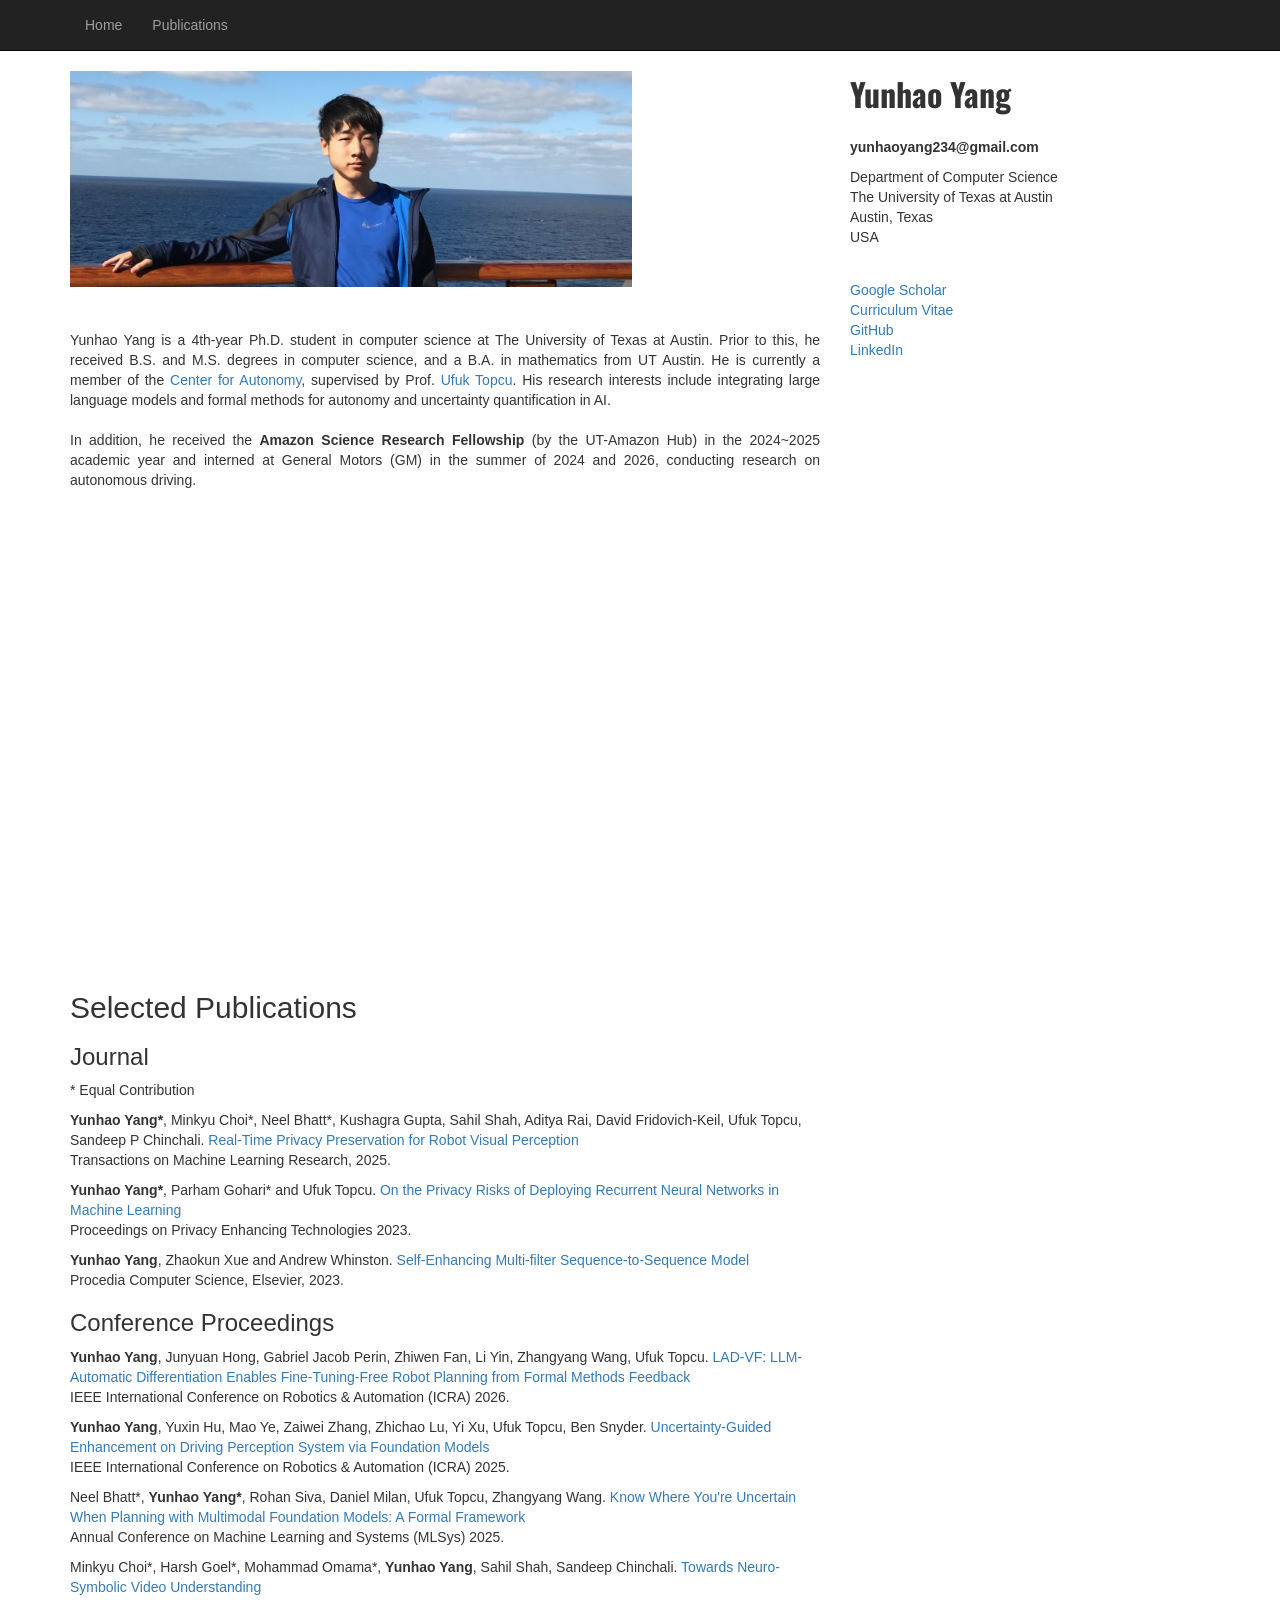
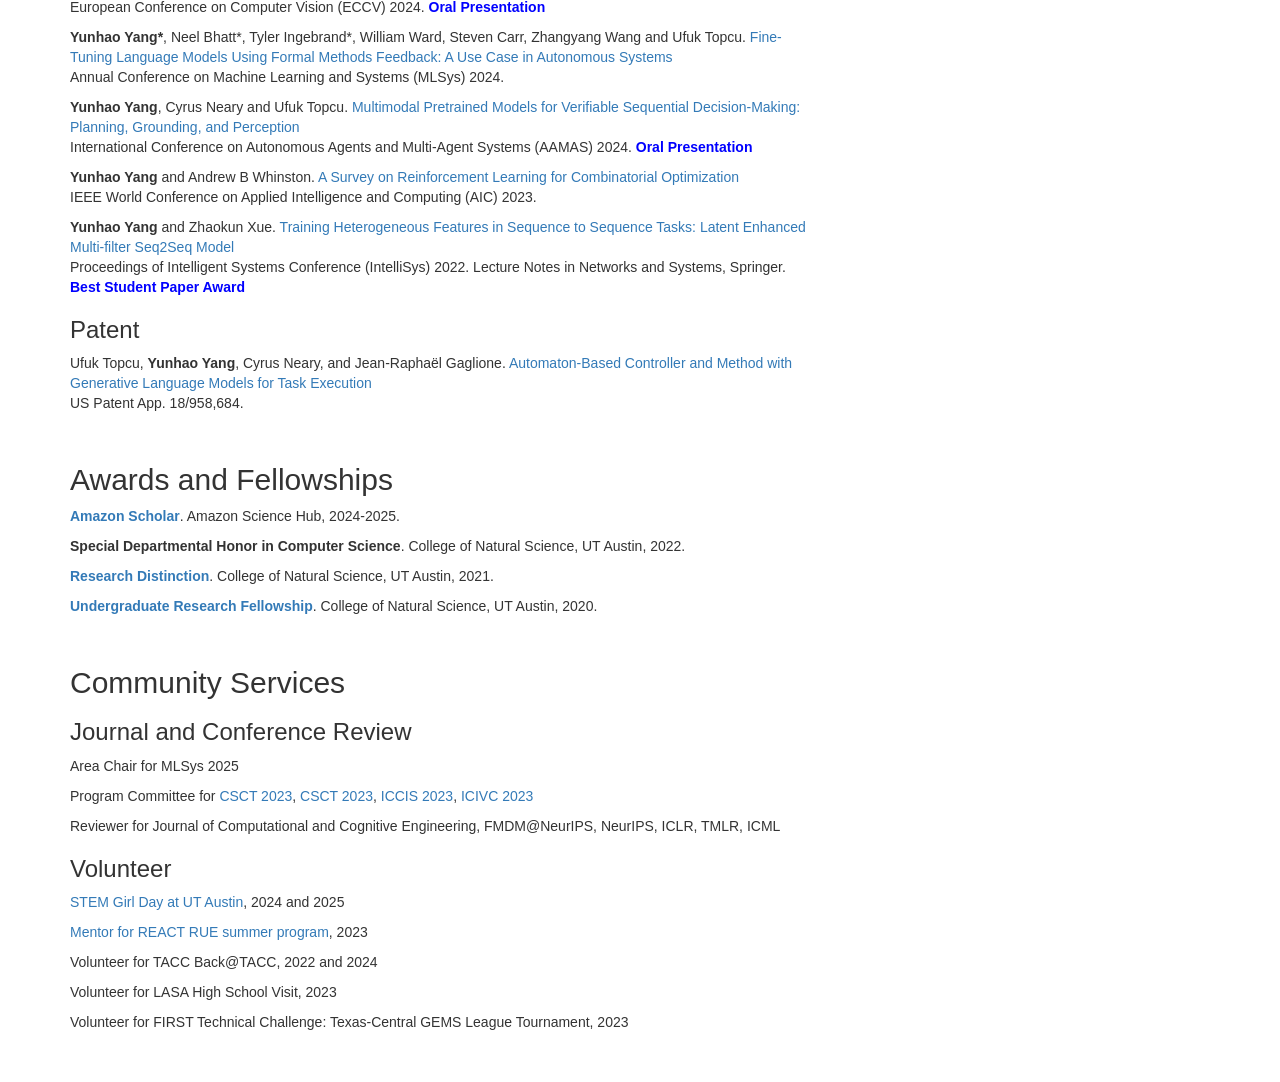
==== index.html @ e34f1e98 "update" ====
<!DOCTYPE html>
<!--
    Plain-Academic by Vasilios Mavroudis
    Released under the Simplified BSD License/FreeBSD (2-clause) License.
    https://github.com/mavroudisv/plain-academic
-->

<html lang="en">
<head>
  <title>Yunhao Yang's Website</title>
  <meta charset="utf-8">
  <meta name="viewport" content="width=device-width, initial-scale=1">
  <link rel="stylesheet" href="https://maxcdn.bootstrapcdn.com/bootstrap/3.3.6/css/bootstrap.min.css">
  <script src="https://ajax.googleapis.com/ajax/libs/jquery/1.12.0/jquery.min.js"></script>
  <script src="https://maxcdn.bootstrapcdn.com/bootstrap/3.3.6/js/bootstrap.min.js"></script>
  <link href='https://fonts.googleapis.com/css?family=Oswald:700' rel='stylesheet' type='text/css'>
</head>
<body>


<!-- Navigation -->
	<nav class="navbar navbar-inverse navbar-static-top" role="navigation">
	  <div class="container">
		<div class="navbar-header">
		  <button type="button" class="navbar-toggle collapsed" data-toggle="collapse" data-target="#bs-example-navbar-collapse-1">
						<span class="sr-only">Toggle navigation</span>
						<span class="icon-bar"></span>
						<span class="icon-bar"></span>
						<span class="icon-bar"></span>
					</button>
		</div>

		<!-- Collect the nav links, forms, and other content for toggling -->
		<div class="collapse navbar-collapse" id="bs-example-navbar-collapse-1">
		  <ul class="nav navbar-nav">
				  <li><a href="index.html">Home</a></li>
				  <li><a href="#publications">Publications</a></li> 
		  </ul>
		</div>
	  </div>
	</nav>
  
  <!-- Page Content -->
    <div class="container">

        <div class="row">

            <!-- Entries Column -->
            <div class="col-md-8" style="height: 100vh;">
                
                <!-- Main Image -->
                <img class="img-responsive" src="pic3.png" alt=""><br>
                
                <div style="margin-top:3%; text-align:justify;">                
					<p>Yunhao Yang is a 4th-year Ph.D. student in computer science at The University of Texas at Austin. Prior to this, he received B.S. and M.S. degrees in computer science, and a B.A. in mathematics from UT Austin. 
                        He is currently a member of the <a href="https://autonomy.oden.utexas.edu">Center for Autonomy</a>, supervised by Prof. <a href="https://scholar.google.com/citations?user=jeNGFfQAAAAJ&hl=en">Ufuk Topcu</a>. 
                        His research interests include integrating large language models and formal methods for autonomy and uncertainty quantification in AI.
                        <br>
                        <br>
                        In addition, he received the <b>Amazon Science Research Fellowship</b> (by the UT-Amazon Hub) in the 2024~2025 academic year 
                        and interned at General Motors (GM) in the summer of 2024 and 2026, conducting research on autonomous driving.
                    </p>
                </div>
            </div> 

            <!-- Contact Info on the Sidebar -->
            <div class="col-md-4">
                <div style="font-family: 'Oswald', sans-serif; font-size: 32px;"><b>Yunhao Yang</b></div><br>
                <p><b>yunhaoyang234@gmail.com</b><br>
                <p>Department of Computer Science<br>
                The University of Texas at Austin<br>
                Austin, Texas <br>
                USA<br>
                </p>
            </div>
            
            
            <!-- Links on the Sidebar -->
            <div class="col-md-4" style="margin-top:2%">
              <dd><a href="https://scholar.google.com/citations?user=hEKrDSEAAAAJ&hl=en">Google Scholar</a></dd> 
              <dd><a href="https://yunhaoyang234.github.io/cv.pdf">Curriculum Vitae</a></dd>
		    <dd><a href="https://github.com/yunhaoyang234">GitHub</a></dd>
              <dd><a href="https://www.linkedin.com/in/yunhao-yang-755a7a159/">LinkedIn</a></dd>
            </div>
            
            
            <!-- Publications -->
            <div class="col-md-8" style="height: 100vh;">    
                <h2 id="publications">Selected Publications</h2>
                <header>
                    <h3>Journal</h3>
                </header>
                <p>
                    * Equal Contribution
                </p>
                <p>
                    <b>Yunhao Yang*</b>, Minkyu Choi*, Neel Bhatt*, Kushagra Gupta, Sahil Shah, Aditya Rai, David Fridovich-Keil, Ufuk Topcu, Sandeep P Chinchali. <a href="https://arxiv.org/pdf/2505.05519" target="_blank">Real-Time Privacy Preservation for Robot Visual Perception</a>
                    <br> Transactions on Machine Learning Research, 2025.
                </p>

                <p>
                    <b>Yunhao Yang*</b>, Parham Gohari* and Ufuk Topcu. <a href="https://arxiv.org/abs/2110.03054" target="_blank">On the Privacy Risks of Deploying Recurrent Neural Networks in Machine Learning</a>
                    <br> Proceedings on Privacy Enhancing Technologies 2023.
                </p>

                <p>
                    <b>Yunhao Yang</b>, Zhaokun Xue and Andrew Whinston. <a href="https://arxiv.org/abs/2109.12399" target="_blank">Self-Enhancing Multi-filter Sequence-to-Sequence Model</a>
                    <br> Procedia Computer Science, Elsevier, 2023.
                </p>

                <header>
                    <h3>Conference Proceedings</h3>
                </header>
                <p>
                    <b>Yunhao Yang</b>, Junyuan Hong, Gabriel Jacob Perin, Zhiwen Fan, Li Yin, Zhangyang Wang, Ufuk Topcu. <a href="https://arxiv.org/pdf/2509.18384" target="_blank">LAD-VF: LLM-Automatic Differentiation Enables Fine-Tuning-Free Robot Planning from Formal Methods Feedback</a>
                    <br> IEEE International Conference on Robotics & Automation (ICRA) 2026.
                </p>

                <p>
                    <b>Yunhao Yang</b>, Yuxin Hu, Mao Ye, Zaiwei Zhang, Zhichao Lu, Yi Xu, Ufuk Topcu, Ben Snyder. <a href="https://arxiv.org/pdf/2410.01144?" target="_blank">Uncertainty-Guided Enhancement on Driving Perception System via Foundation Models</a>
                    <br> IEEE International Conference on Robotics & Automation (ICRA) 2025.
                </p>

                <p>
                    Neel Bhatt*, <b>Yunhao Yang*</b>, Rohan Siva, Daniel Milan, Ufuk Topcu, Zhangyang Wang. <a href="https://openreview.net/pdf/750774ad7b26f2cab7dc975ca051390aff5ff20c.pdf" target="_blank">Know Where You're Uncertain When Planning with Multimodal Foundation Models: A Formal Framework</a>
                    <br> Annual Conference on Machine Learning and Systems (MLSys) 2025.
                </p>

                <p>
                    Minkyu Choi*, Harsh Goel*, Mohammad Omama*, <b>Yunhao Yang</b>, Sahil Shah, Sandeep Chinchali. <a href="https://arxiv.org/abs/2403.11021" target="_blank">Towards Neuro-Symbolic Video Understanding</a>
                    <br> European Conference on Computer Vision (ECCV) 2024. <b style="color:blue;">Oral Presentation</b>
                </p>

                <p>
                    <b>Yunhao Yang*</b>, Neel Bhatt*, Tyler Ingebrand*, William Ward, Steven Carr, Zhangyang Wang and Ufuk Topcu. <a href="https://arxiv.org/abs/2310.18239" target="_blank">Fine-Tuning Language Models Using Formal Methods Feedback: A Use Case in Autonomous Systems</a>
                    <br> Annual Conference on Machine Learning and Systems (MLSys) 2024.
                </p>

                <p>
                    <b>Yunhao Yang</b>, Cyrus Neary and Ufuk Topcu. <a href="https://arxiv.org/abs/2308.05295" target="_blank">Multimodal Pretrained Models for Verifiable Sequential Decision-Making: Planning, Grounding, and Perception</a>
                    <br> International Conference on Autonomous Agents and Multi-Agent Systems (AAMAS) 2024. <b style="color:blue;">Oral Presentation</b>
                </p>

                <p>
                    <b>Yunhao Yang</b> and Andrew B Whinston. <a href="https://arxiv.org/abs/2008.12248" target="_blank">A Survey on Reinforcement Learning for Combinatorial Optimization</a>
                    <br>IEEE World Conference on Applied Intelligence and Computing (AIC) 2023.
                </p>

                <!-- <p>
                    <b>Yunhao Yang</b>, Yi Wang, Chandrajit Bajaj. <a href="https://arxiv.org/abs/2104.00253" target="_blank">Deep Contrastive Patch-Based Subspace Learning for Camera Image Signal Processing</a>
                    <br> IEEE World Conference on Applied Intelligence and Computing (AIC) 2023. <b style="color:blue;">Best Paper Award</b>
                </p> -->

                <!-- <p>
                    Chandrajit Bajaj*, <b>Yunhao Yang*</b> and Yi Wang*. <a href="https://arxiv.org/abs/2111.07499" target="_blank">Recursive Self-Improvement for Camera Image and Signal Processing Pipeline</a>
                    <br> International Conference on Advances in Data-driven Computing and Intelligent Systems (ADCIS) 2022. Lecture Notes in Networks and Systems, Springer.
                </p> -->

                <p>
                    <b>Yunhao Yang</b> and Zhaokun Xue. <a href="https://arxiv.org/abs/2105.08840" target="_blank">Training Heterogeneous Features in Sequence to Sequence Tasks: Latent Enhanced Multi-filter Seq2Seq Model</a>
                    <br> Proceedings of Intelligent Systems Conference (IntelliSys) 2022. Lecture Notes in Networks and Systems, Springer. <b><a href="https://saiconference.com/Conferences/IntelliSys2022", style="color:blue;">Best Student Paper Award</a></b>
                </p>

                <!-- <p>
                    <b>Yunhao Yang</b> and Zhaokun Xue. <a href="https://arxiv.org/abs/2105.08840v1" target="_blank">Representation Learning in Sequence to Sequence Tasks: Multi-filter Gaussian Mixture Autoencoder</a>
                    <br> Proceedings of Future Technologies Conference (FTC) 2021. Lecture Notes in Networks and Systems, Springer.
                </p>

                <p>
                    <b>Yunhao Yang</b> and Andrew B Whinston. <a href="https://arxiv.org/abs/2011.03667" target="_blank">Identifying Mislabeled Images in Supervised Learning Utilizing Autoencoder</a>
                    <br>Proceedings of Future Technologies Conference (FTC) 2021. Lecture Notes in Networks and Systems, Springer.
                </p> -->

                <!-- <header>
                    <h3>Workshop</h3>
                </header>
                <p>
                    <b>Yunhao Yang*</b>, Neel Bhatt*, Tyler Ingebrand*, William Ward, Steven Carr, Zhangyang Wang and Ufuk Topcu. <a href="https://openreview.net/forum?id=fWkTKHWfie" target="_blank">Fine-Tuning Language Models Using Formal Methods Feedback</a>
                    <br> Neuro-Symbolic Learning and Reasoning in the Era of Large Language Models, NuCLeaR@AAAI 2024.
                </p>

                <p>
                    <b>Yunhao Yang</b>, Cyrus Neary and Ufuk Topcu. <a href="https://openreview.net/forum?id=ilSesSBQDh" target="_blank">Multimodal Pretrained Models for Verifiable Sequential Decision-Making: Planning, Grounding, and Perception</a>
                    <br> Foundation Models for Decision Making, FMDM@NeurIPS 2023.
                </p>

                <p>
                    <b>Yunhao Yang</b>, Jean-Raphael Gaglione, Cyrus Neary and Ufuk Topcu. <a href="https://openreview.net/forum?id=3IDdNlRbwk" target="_blank">Large Language Models for Verifiable Sequential Decision-Making in Autonomous Systems</a>
                    <br> Workshop on Language and Robot Learning Language as Grounding, LangRob@CoRL 2023.
                </p> -->

                <header>
                    <h3>Patent</h3>
                </header>

                <p>
                    Ufuk Topcu, <b>Yunhao Yang</b>, Cyrus Neary, and Jean-Raphaël Gaglione. <a href="https://patents.google.com/patent/US20250172913A1/en" target="_blank">Automaton-Based Controller and Method with Generative Language Models for Task Execution</a>
                    <br> US Patent App. 18/958,684.
                </p>

                <br>

                <h2 id="services">Awards and Fellowships</h2>
                <p>
                    <b><a href="https://sciencehub.utexas.edu/funding/#phd" target="_blank">Amazon Scholar</a></b>. Amazon Science Hub, 2024-2025.
                </p>
                <p>
                    <b>Special Departmental Honor in Computer Science</b>. College of Natural Science, UT Austin, 2022.
                </p>
                <p>
                    <b><a href="https://cns.utexas.edu/info-undergraduate-students/events-recognition/cns-distinctions", target="_blank">Research Distinction</a></b>. College of Natural Science, UT Austin, 2021.
                </p>
                <p>
                    <b><a href="https://undergradcollege.utexas.edu/academics/undergraduate-research/scholarships-awards/undergraduate-research-fellowship" target="_blank">Undergraduate Research Fellowship</a></b>. College of Natural Science, UT Austin, 2020.
                </p>

                <br>

                <h2 id="services">Community Services</h2>
                <header>
                    <h3>Journal and Conference Review</h3>
                </header>
                <p>Area Chair for MLSys 2025</p>
                <p>Program Committee for <a href="https://drive.google.com/file/d/1HNU3H3iJ7LRGSAuc7MX2scwFEOavLDG3/view" target="_blank">CSCT 2023</a>,
                <a href="https://drive.google.com/file/d/1HNU3H3iJ7LRGSAuc7MX2scwFEOavLDG3/view" target="_blank">CSCT 2023</a>,
                <a href="https://drive.google.com/file/d/1wEHe76nMONxgF-5Ve0fbuZxBB-_FoKU7/view" target="_blank">ICCIS 2023</a>,
                <a href="https://drive.google.com/file/d/1plSF3BWE0hNbr-wc5pJ6psLLXPCC0ZSQ/view" target="_blank">ICIVC 2023</a> </p>
                <p>Reviewer for Journal of Computational and Cognitive Engineering, FMDM@NeurIPS, NeurIPS, ICLR, TMLR, ICML</p>

                <header>
                    <h3>Volunteer</h3>
                </header>
                <p>
                    <a href="https://girlday.utexas.edu/" target="_blank">STEM Girl Day at UT Austin</a>, 2024 and 2025
                </p>
                <p>
                    <a href="https://yunhaoyang234.github.io/2023%20REACT%20REU.pdf" target="_blank">Mentor for REACT RUE summer program</a>, 2023
                </p>
                <p>
                    Volunteer for TACC Back@TACC, 2022 and 2024
                </p>
                <p>
                    Volunteer for LASA High School Visit, 2023
                </p>
                <p>
                    Volunteer for FIRST Technical Challenge: Texas-Central GEMS League Tournament, 2023
                </p>

                <br>
                <br>
            </div>

            
        </div>


    </div>
    <!-- /.container -->
    
    <!-- Other people may like it too! -->
    <a style="color:#b5bec9;font-size:0.8em; float:right;" href="https://github.com/mavroudisv/plain-academic"></a> 
    
</body>

</html>
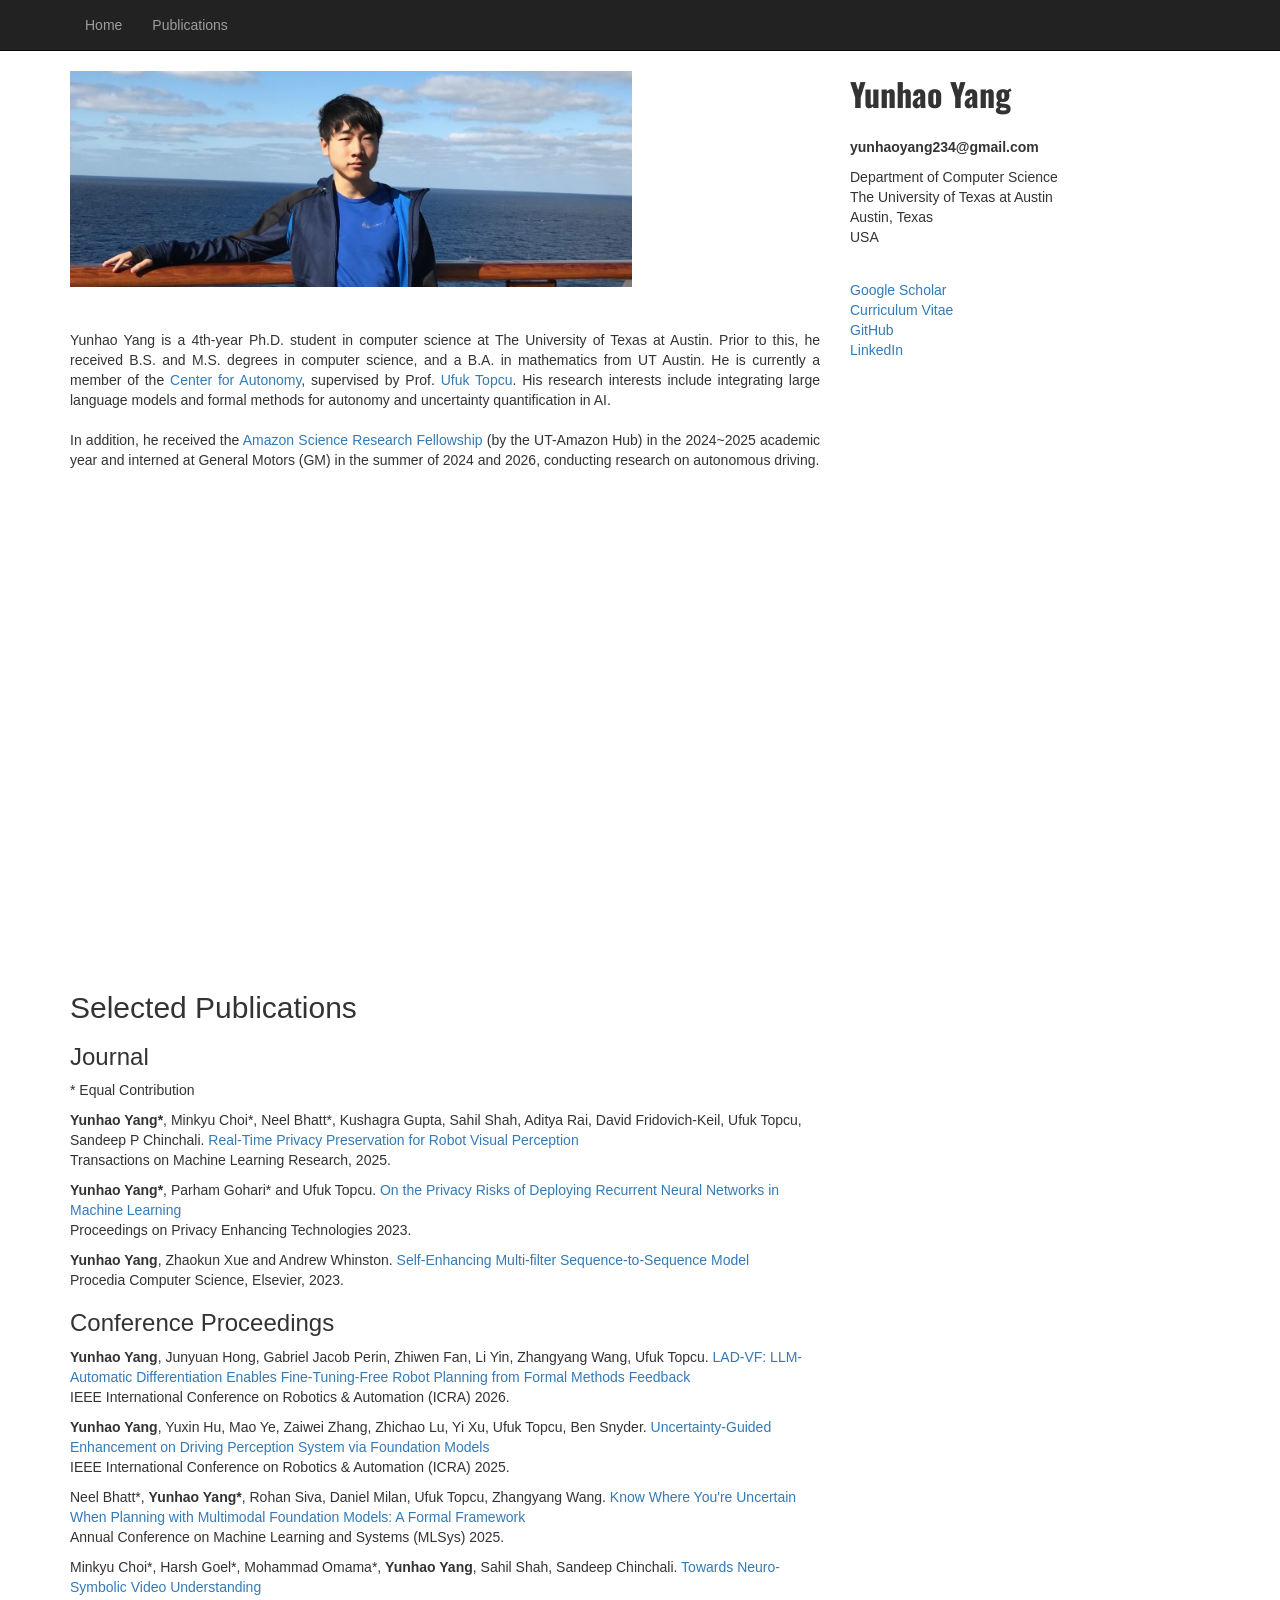
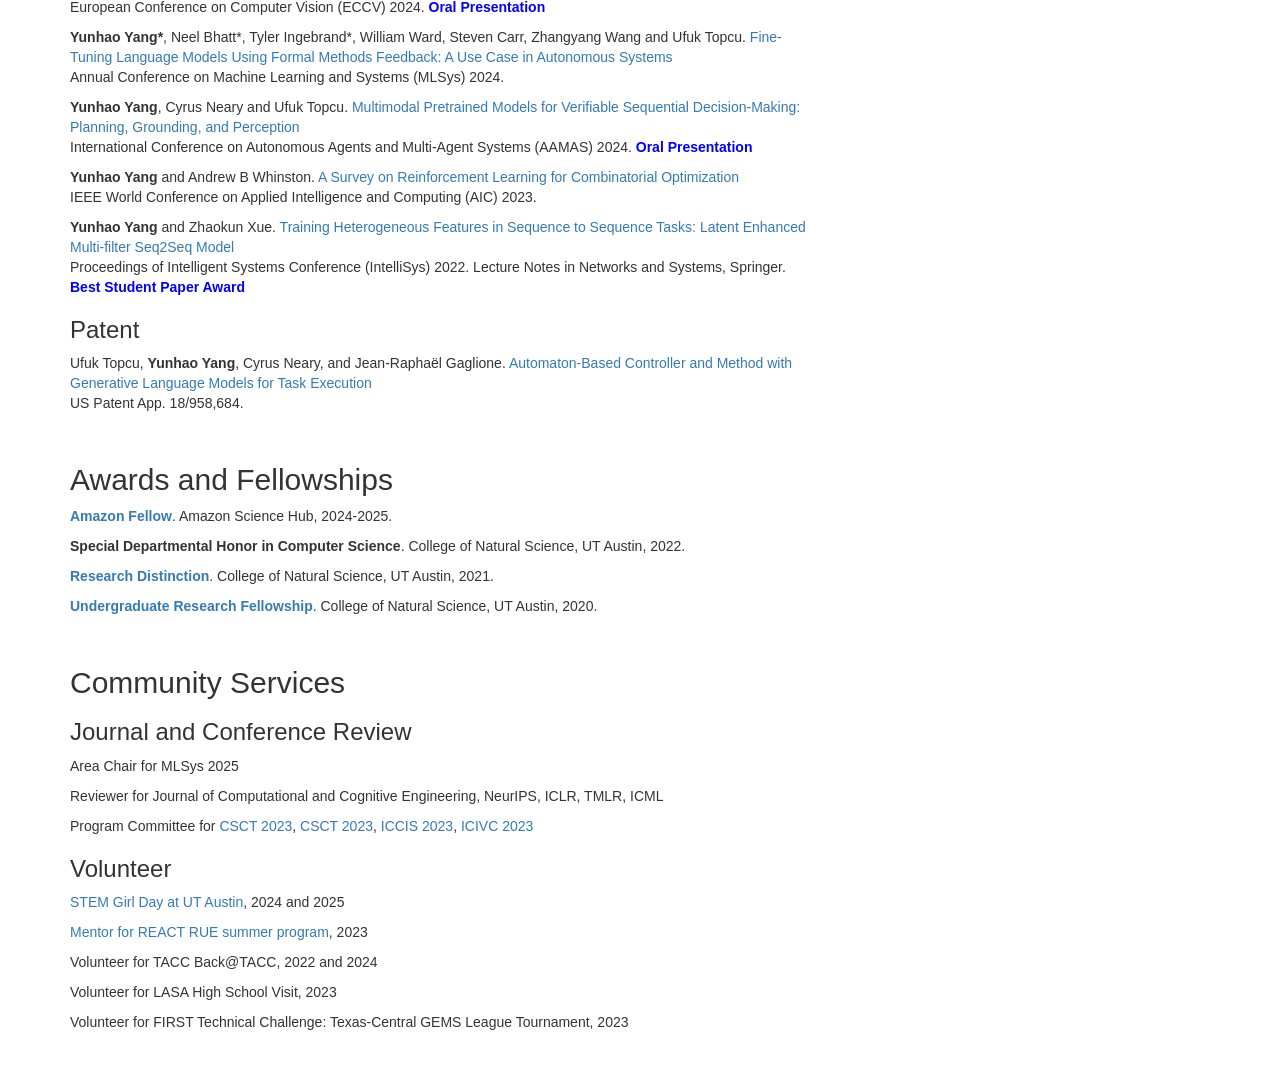
==== commit 56442992: "update fellowship info" ====
--- a/index.html
+++ b/index.html
@@ -57,7 +57,7 @@
                         His research interests include integrating large language models and formal methods for autonomy and uncertainty quantification in AI.
                         <br>
                         <br>
-                        In addition, he received the <b>Amazon Science Research Fellowship</b> (by the UT-Amazon Hub) in the 2024~2025 academic year 
+                        In addition, he received the <a href="https://sciencehub.utexas.edu/phd-fellowship-recipients/" target="_blank">Amazon Science Research Fellowship</a> (by the UT-Amazon Hub) in the 2024~2025 academic year 
                         and interned at General Motors (GM) in the summer of 2024 and 2026, conducting research on autonomous driving.
                     </p>
                 </div>
@@ -202,7 +202,7 @@
 
                 <h2 id="services">Awards and Fellowships</h2>
                 <p>
-                    <b><a href="https://sciencehub.utexas.edu/funding/#phd" target="_blank">Amazon Scholar</a></b>. Amazon Science Hub, 2024-2025.
+                    <b><a href="https://sciencehub.utexas.edu/phd-fellowship-recipients/" target="_blank">Amazon Fellow</a></b>. Amazon Science Hub, 2024-2025.
                 </p>
                 <p>
                     <b>Special Departmental Honor in Computer Science</b>. College of Natural Science, UT Austin, 2022.
@@ -221,11 +221,11 @@
                     <h3>Journal and Conference Review</h3>
                 </header>
                 <p>Area Chair for MLSys 2025</p>
+                <p>Reviewer for Journal of Computational and Cognitive Engineering, NeurIPS, ICLR, TMLR, ICML</p>
                 <p>Program Committee for <a href="https://drive.google.com/file/d/1HNU3H3iJ7LRGSAuc7MX2scwFEOavLDG3/view" target="_blank">CSCT 2023</a>,
                 <a href="https://drive.google.com/file/d/1HNU3H3iJ7LRGSAuc7MX2scwFEOavLDG3/view" target="_blank">CSCT 2023</a>,
                 <a href="https://drive.google.com/file/d/1wEHe76nMONxgF-5Ve0fbuZxBB-_FoKU7/view" target="_blank">ICCIS 2023</a>,
                 <a href="https://drive.google.com/file/d/1plSF3BWE0hNbr-wc5pJ6psLLXPCC0ZSQ/view" target="_blank">ICIVC 2023</a> </p>
-                <p>Reviewer for Journal of Computational and Cognitive Engineering, FMDM@NeurIPS, NeurIPS, ICLR, TMLR, ICML</p>
 
                 <header>
                     <h3>Volunteer</h3>
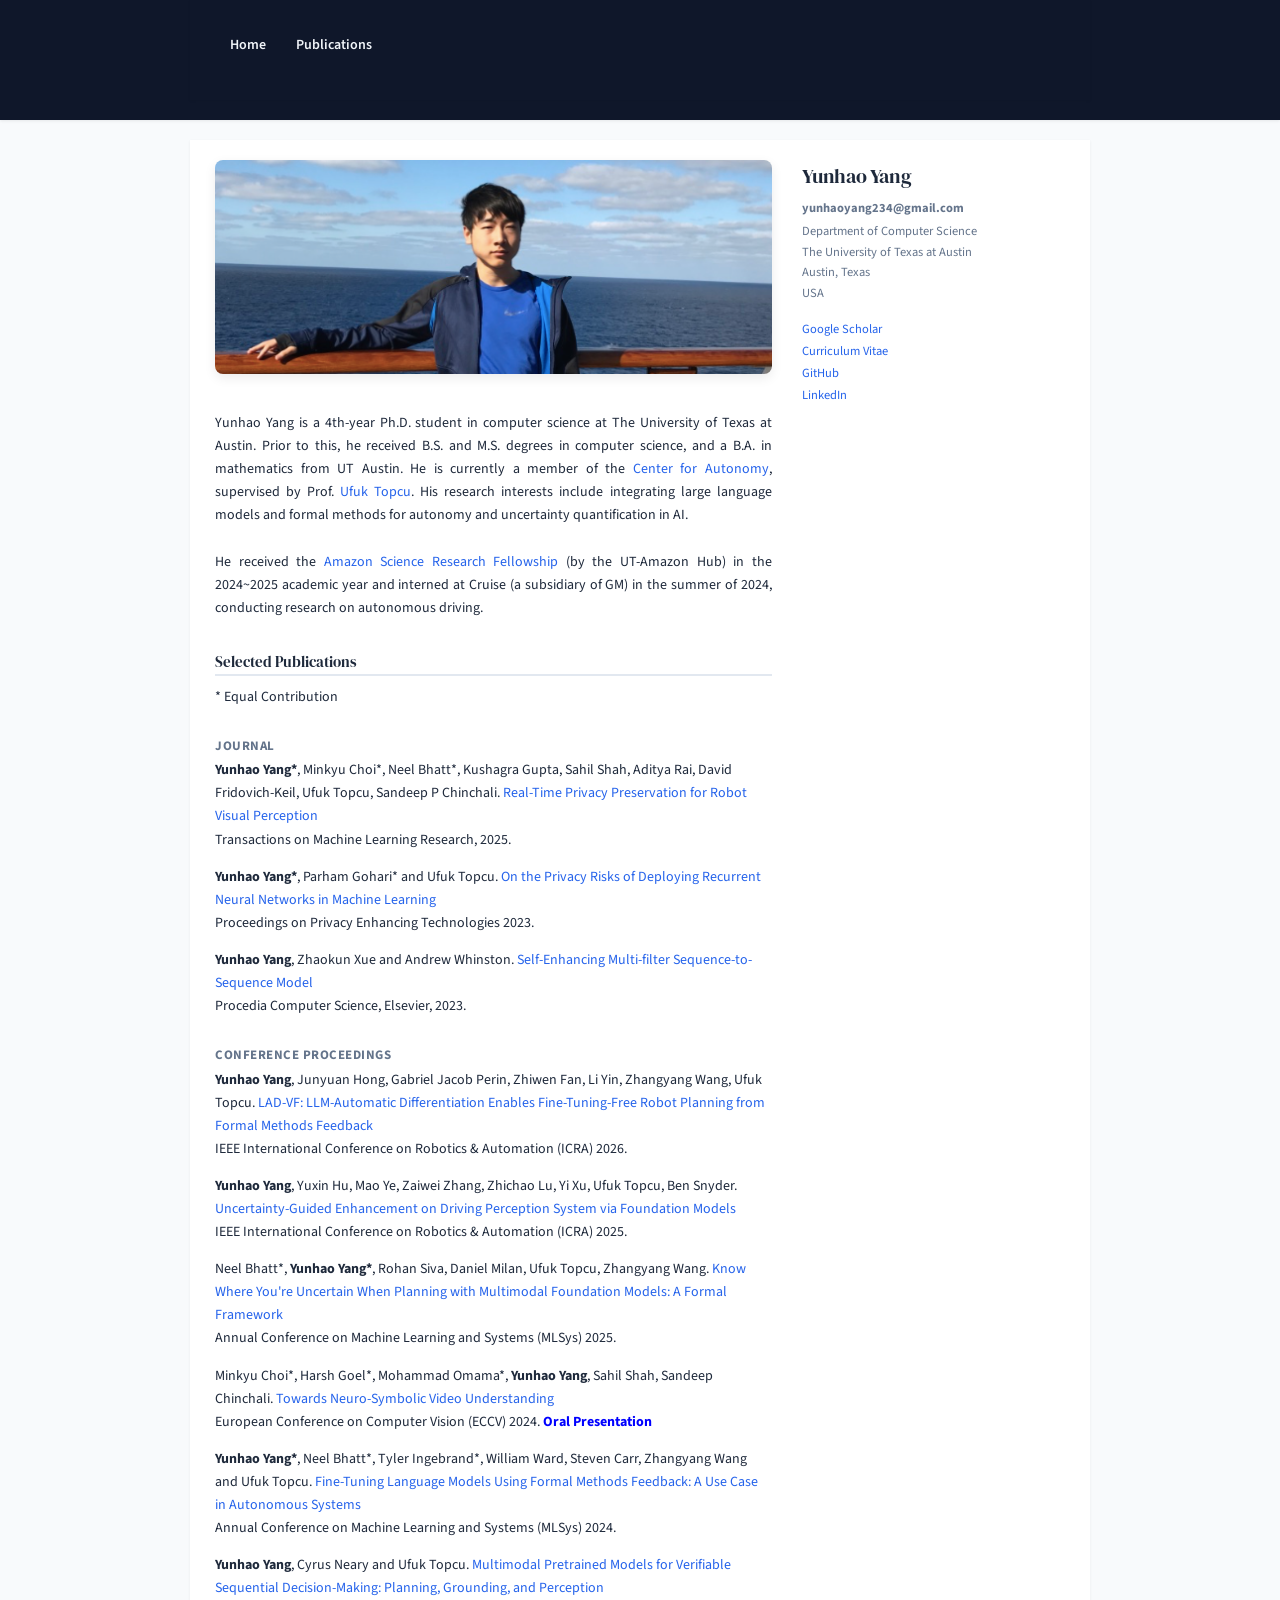
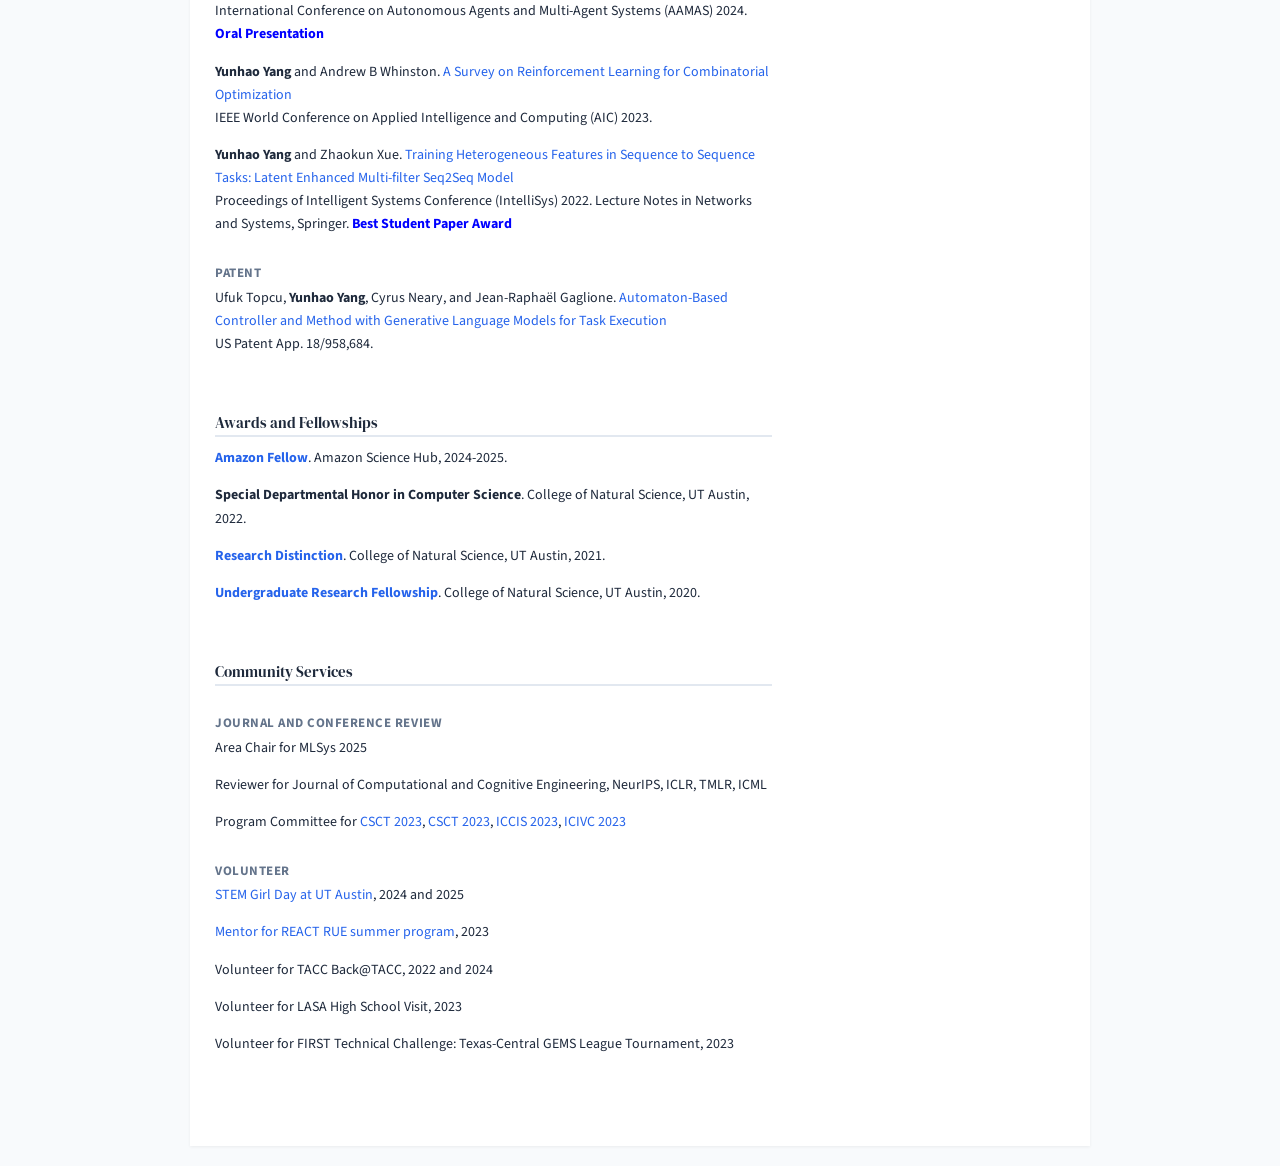
==== commit 5e50a0e1: "update style" ====
--- a/index.html
+++ b/index.html
@@ -13,7 +13,133 @@
   <link rel="stylesheet" href="https://maxcdn.bootstrapcdn.com/bootstrap/3.3.6/css/bootstrap.min.css">
   <script src="https://ajax.googleapis.com/ajax/libs/jquery/1.12.0/jquery.min.js"></script>
   <script src="https://maxcdn.bootstrapcdn.com/bootstrap/3.3.6/js/bootstrap.min.js"></script>
-  <link href='https://fonts.googleapis.com/css?family=Oswald:700' rel='stylesheet' type='text/css'>
+  <link href="https://fonts.googleapis.com/css2?family=DM+Serif+Display:ital@0;1&family=Source+Sans+3:ital,wght@0,400;0,600;0,700;1,400&display=swap" rel="stylesheet">
+  <style>
+    :root {
+      --accent: #2563eb;
+      --accent-soft: #3b82f6;
+      --text: #1e293b;
+      --text-muted: #64748b;
+      --bg-subtle: #f8fafc;
+      --border: #e2e8f0;
+      --nav-bg: #0f172a;
+      --nav-text: #f1f5f9;
+    }
+    body {
+      font-family: 'Source Sans 3', -apple-system, BlinkMacSystemFont, sans-serif;
+      color: var(--text);
+      line-height: 1.65;
+      background: var(--bg-subtle);
+    }
+    .navbar-inverse,
+    .navbar-inverse .navbar-header,
+    .navbar-inverse .navbar-collapse,
+    .navbar-inverse .container {
+      background: var(--nav-bg) !important;
+      border: none;
+    }
+    .navbar-inverse {
+      border-radius: 0;
+      box-shadow: 0 1px 3px rgba(0,0,0,0.08);
+    }
+    .navbar-inverse .navbar-toggle {
+      border-color: var(--nav-text);
+      background: transparent !important;
+    }
+    .navbar-inverse .navbar-toggle .icon-bar {
+      background-color: var(--nav-text);
+    }
+    .navbar-inverse .navbar-nav > li > a {
+      color: var(--nav-text);
+      font-weight: 600;
+    }
+    .navbar-inverse .navbar-nav > li > a:hover {
+      color: #93c5fd;
+    }
+    .container {
+      background: #fff;
+      box-shadow: 0 1px 3px rgba(0,0,0,0.06);
+      padding: 2rem 2.5rem 3rem;
+      margin-bottom: 2rem;
+    }
+    @media (min-width: 768px) {
+      .container { max-width: 900px; }
+    }
+    .img-responsive {
+      border-radius: 8px;
+      box-shadow: 0 4px 12px rgba(0,0,0,0.08);
+      max-height: 320px;
+      width: auto;
+      object-fit: cover;
+    }
+    a {
+      color: var(--accent);
+      text-decoration: none;
+    }
+    a:hover {
+      color: var(--accent-soft);
+      text-decoration: underline;
+    }
+    .col-md-8 > div[style*="margin-top:3%"] {
+      margin-top: 1.5rem !important;
+      font-size: 1.4rem;
+    }
+    .col-md-4 .col-md-4:first-of-type {
+      padding-left: 0;
+    }
+    .sidebar-name {
+      font-family: 'DM Serif Display', Georgia, serif;
+      font-size: 2rem;
+      font-weight: 400;
+      color: var(--text);
+      letter-spacing: -0.02em;
+      margin-bottom: 0.5rem;
+    }
+    .sidebar-block {
+      margin-bottom: 1.5rem;
+    }
+    .sidebar-block dd {
+      margin-left: 0;
+      margin-bottom: 0.4rem;
+      font-size: 1.25rem;
+    }
+    .sidebar-block p {
+      font-size: 1.25rem;
+      color: var(--text-muted);
+      margin-bottom: 0.25rem;
+    }
+    h2 {
+      font-family: 'DM Serif Display', Georgia, serif;
+      font-size: 1.5rem;
+      color: var(--text);
+      margin-top: 2.25rem;
+      margin-bottom: 1rem;
+      padding-bottom: 0.35rem;
+      border-bottom: 2px solid var(--border);
+    }
+    h2:first-of-type { margin-top: 0; }
+    #publications { margin-top: 2.5rem; }
+    h3 {
+      font-size: 1.3rem;
+      font-weight: 700;
+      color: var(--text-muted);
+      text-transform: uppercase;
+      letter-spacing: 0.04em;
+      margin-top: 2rem;
+      margin-bottom: 0.6rem;
+    }
+    header h3 { margin-top: 3rem; }
+    .col-md-8 p {
+      margin-bottom: 0.9rem;
+    }
+    #publications ~ p {
+      margin-bottom: 1.4rem;
+    }
+    .col-md-8[style*="height: 100vh"] {
+      height: auto !important;
+    }
+    html { scroll-behavior: smooth; }
+  </style>
 </head>
 <body>
 
@@ -57,16 +183,16 @@
                         His research interests include integrating large language models and formal methods for autonomy and uncertainty quantification in AI.
                         <br>
                         <br>
-                        In addition, he received the <a href="https://sciencehub.utexas.edu/phd-fellowship-recipients/" target="_blank">Amazon Science Research Fellowship</a> (by the UT-Amazon Hub) in the 2024~2025 academic year 
-                        and interned at General Motors (GM) in the summer of 2024 and 2026, conducting research on autonomous driving.
+                        He received the <a href="https://sciencehub.utexas.edu/phd-fellowship-recipients/" target="_blank">Amazon Science Research Fellowship</a> (by the UT-Amazon Hub) in the 2024~2025 academic year 
+                        and interned at Cruise (a subsidiary of GM) in the summer of 2024, conducting research on autonomous driving.
                     </p>
                 </div>
             </div> 
 
             <!-- Contact Info on the Sidebar -->
-            <div class="col-md-4">
-                <div style="font-family: 'Oswald', sans-serif; font-size: 32px;"><b>Yunhao Yang</b></div><br>
-                <p><b>yunhaoyang234@gmail.com</b><br>
+            <div class="col-md-4 sidebar-block">
+                <div class="sidebar-name">Yunhao Yang</div>
+                <p><b>yunhaoyang234@gmail.com</b></p>
                 <p>Department of Computer Science<br>
                 The University of Texas at Austin<br>
                 Austin, Texas <br>
@@ -76,7 +202,7 @@
             
             
             <!-- Links on the Sidebar -->
-            <div class="col-md-4" style="margin-top:2%">
+            <div class="col-md-4 sidebar-block">
               <dd><a href="https://scholar.google.com/citations?user=hEKrDSEAAAAJ&hl=en">Google Scholar</a></dd> 
               <dd><a href="https://yunhaoyang234.github.io/cv.pdf">Curriculum Vitae</a></dd>
 		    <dd><a href="https://github.com/yunhaoyang234">GitHub</a></dd>
@@ -87,12 +213,15 @@
             <!-- Publications -->
             <div class="col-md-8" style="height: 100vh;">    
                 <h2 id="publications">Selected Publications</h2>
+                
+                <p>
+                  * Equal Contribution
+                </p>
+
                 <header>
                     <h3>Journal</h3>
                 </header>
-                <p>
-                    * Equal Contribution
-                </p>
+                
                 <p>
                     <b>Yunhao Yang*</b>, Minkyu Choi*, Neel Bhatt*, Kushagra Gupta, Sahil Shah, Aditya Rai, David Fridovich-Keil, Ufuk Topcu, Sandeep P Chinchali. <a href="https://arxiv.org/pdf/2505.05519" target="_blank">Real-Time Privacy Preservation for Robot Visual Perception</a>
                     <br> Transactions on Machine Learning Research, 2025.
@@ -200,7 +329,7 @@
 
                 <br>
 
-                <h2 id="services">Awards and Fellowships</h2>
+                <h2 id="awards">Awards and Fellowships</h2>
                 <p>
                     <b><a href="https://sciencehub.utexas.edu/phd-fellowship-recipients/" target="_blank">Amazon Fellow</a></b>. Amazon Science Hub, 2024-2025.
                 </p>
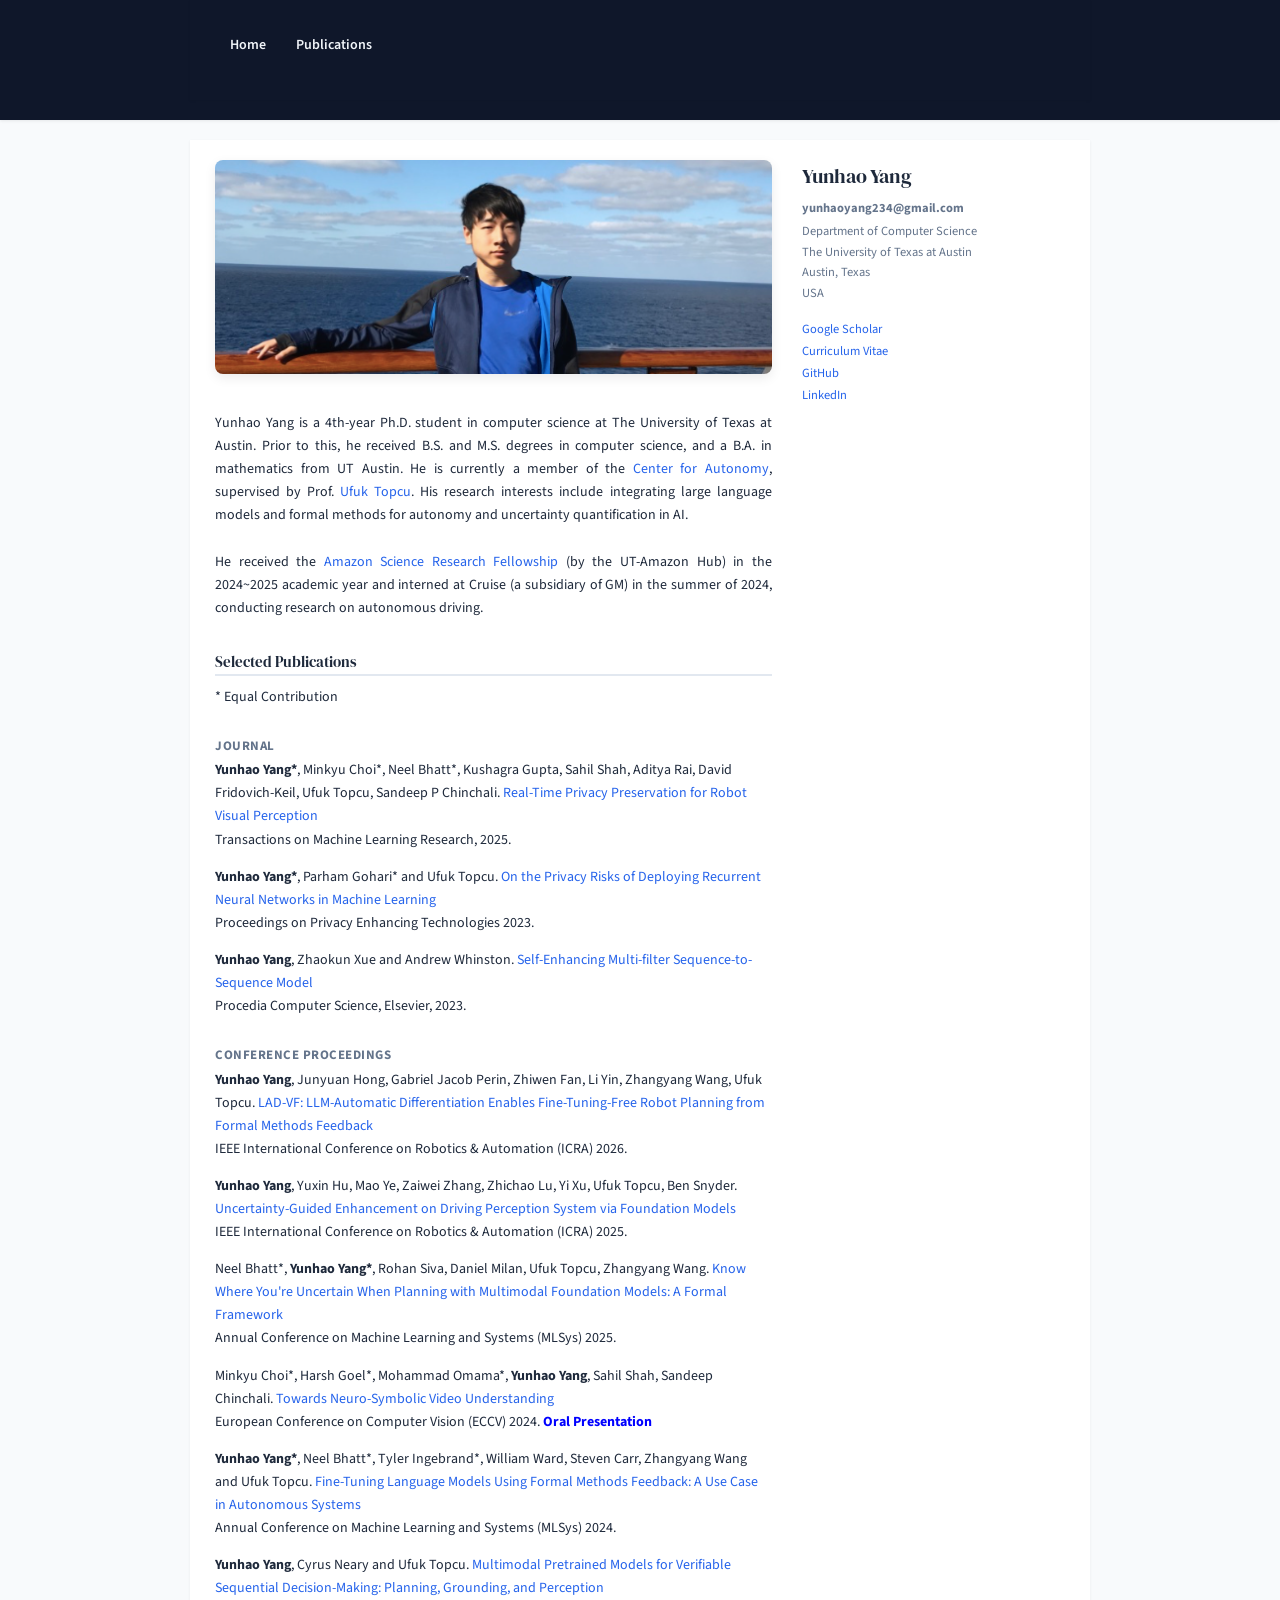
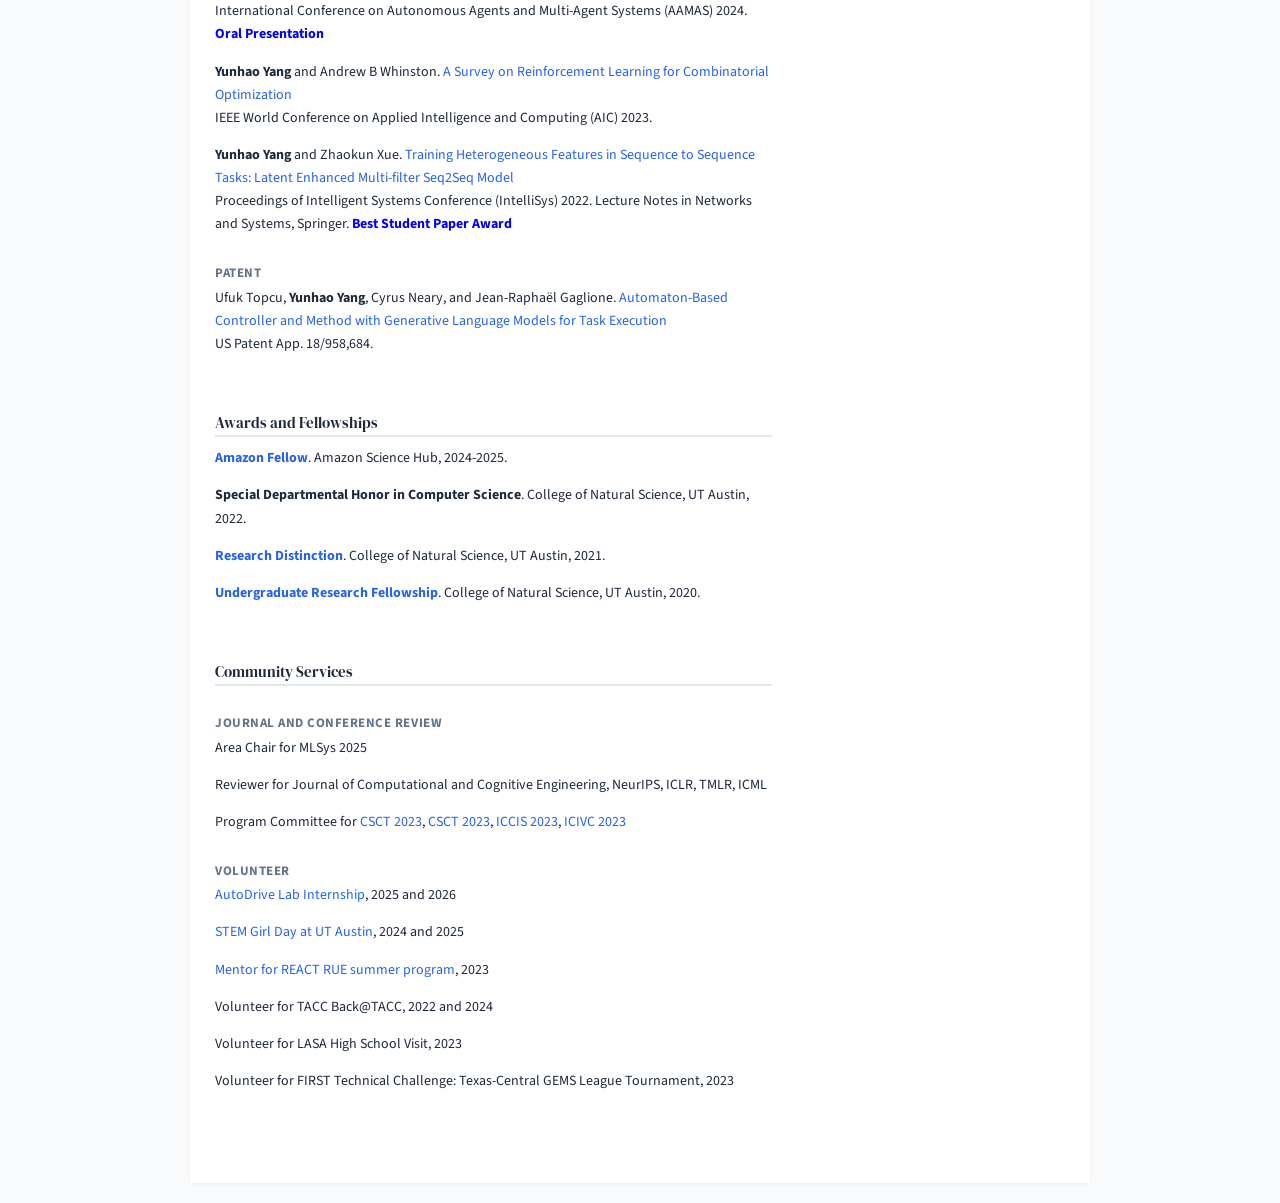
==== commit ee582e49: "outreach" ====
--- a/index.html
+++ b/index.html
@@ -360,6 +360,9 @@
                     <h3>Volunteer</h3>
                 </header>
                 <p>
+                  <a href="https://yunhaoyang234.github.io/OutreachReportFall2025.pdf" target="_blank">AutoDrive Lab Internship</a>, 2025 and 2026
+              </p>
+                <p>
                     <a href="https://girlday.utexas.edu/" target="_blank">STEM Girl Day at UT Austin</a>, 2024 and 2025
                 </p>
                 <p>
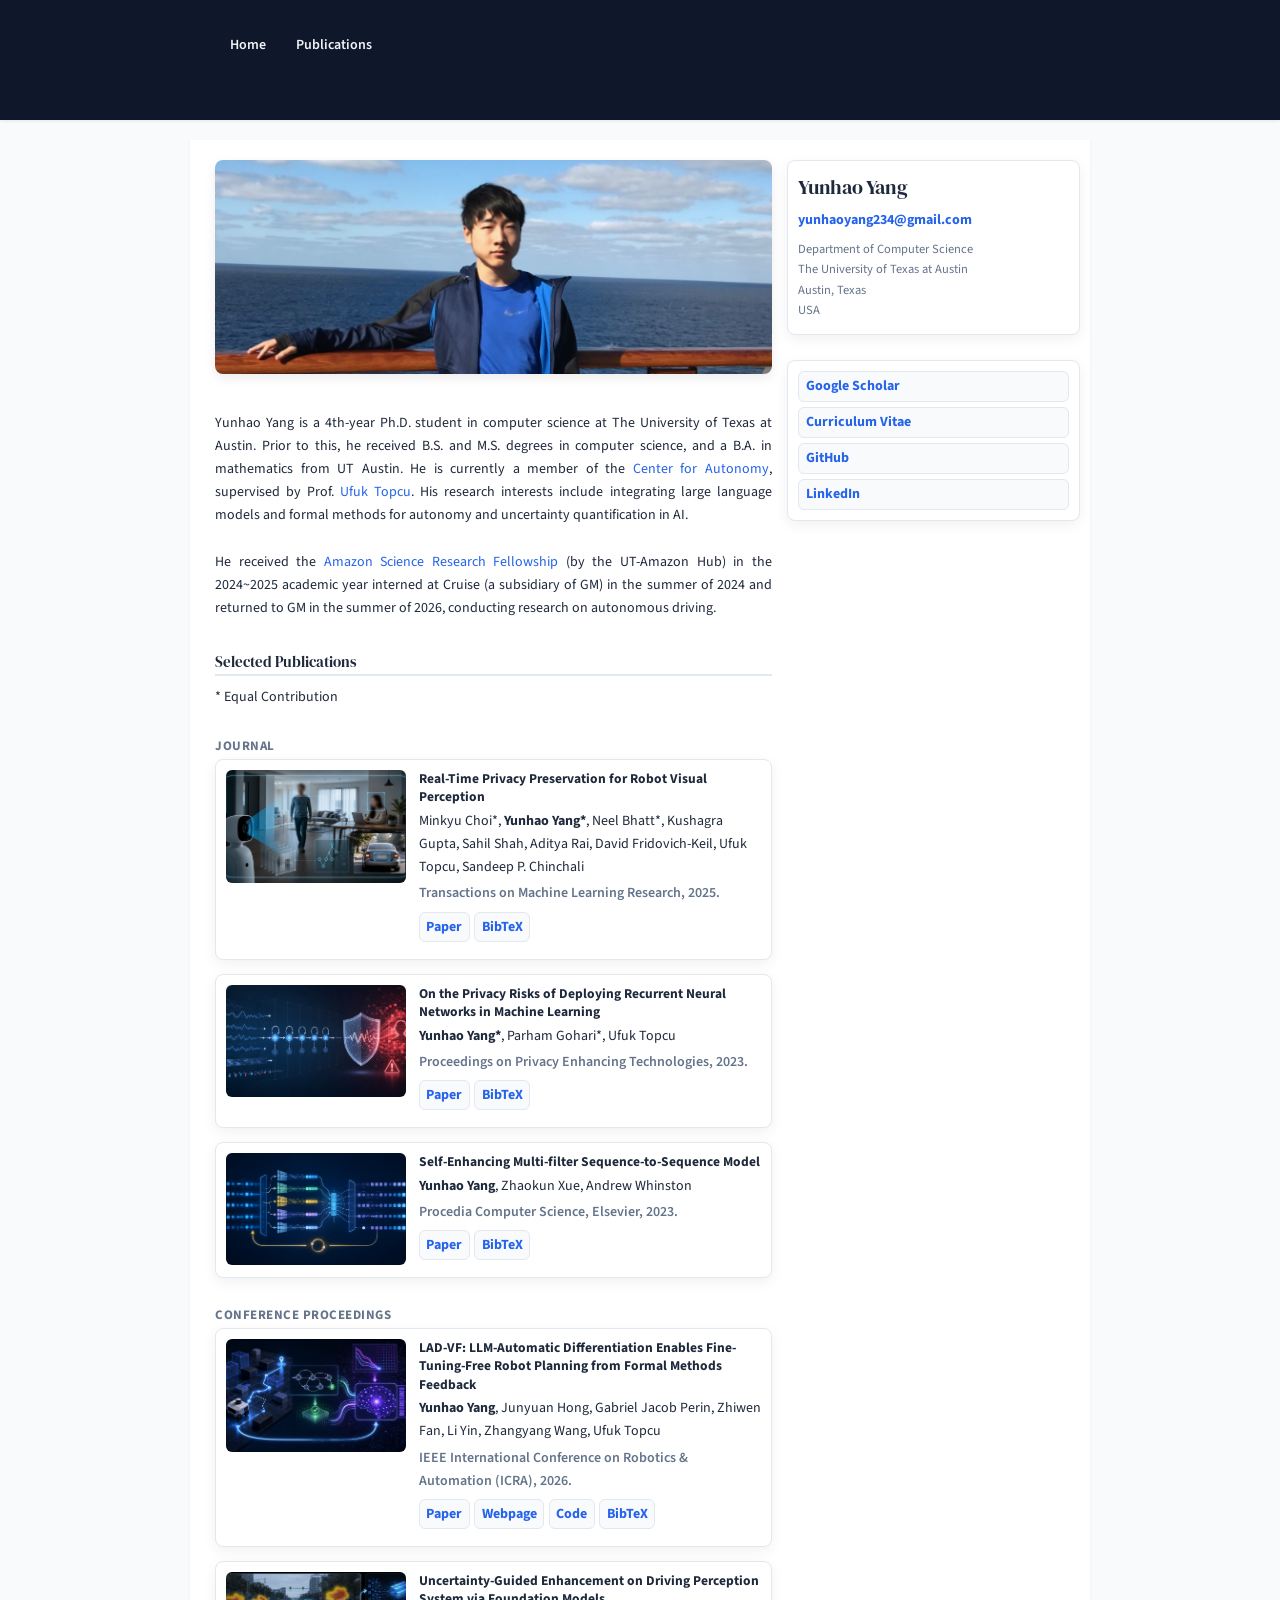
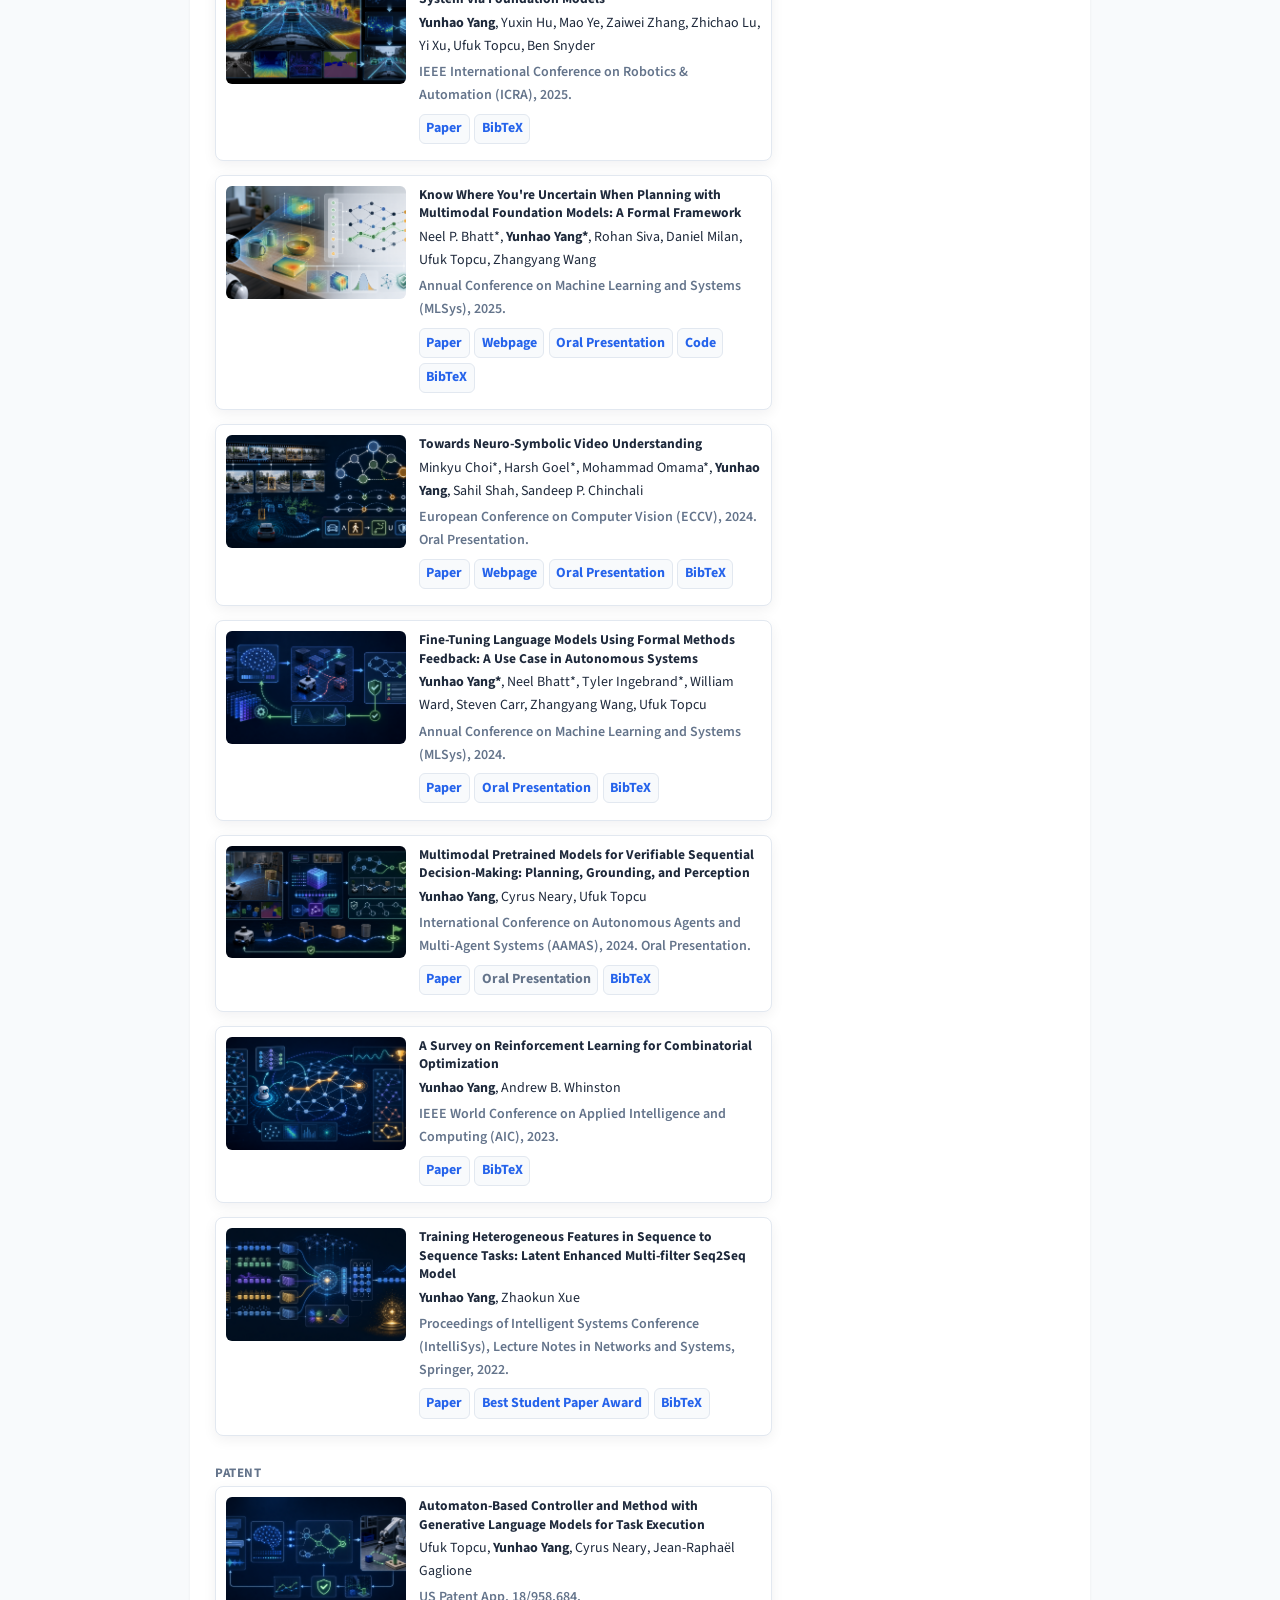
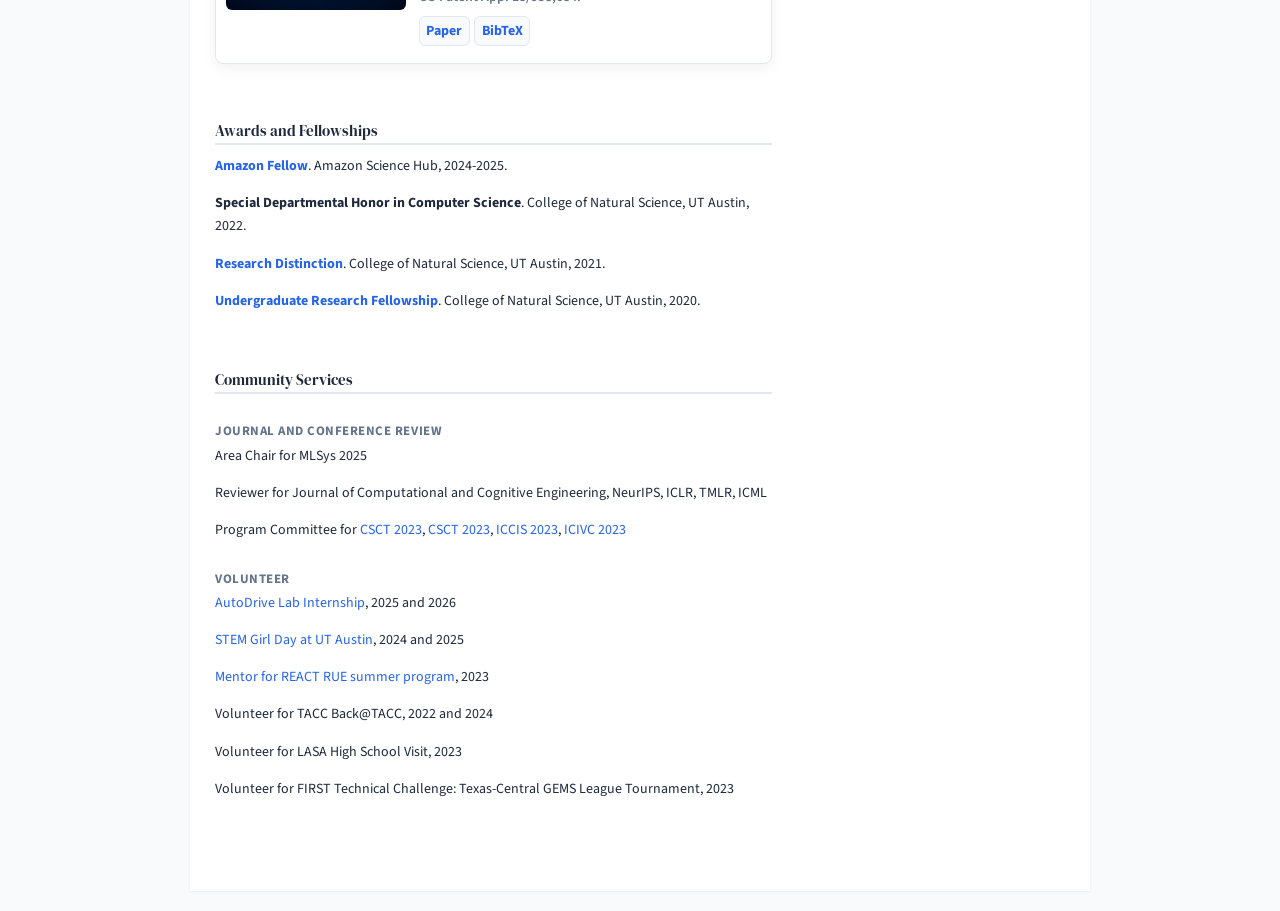
==== commit 94c69ccf: "Refresh publication cards" ====
--- a/index.html
+++ b/index.html
@@ -98,6 +98,43 @@
     .sidebar-block {
       margin-bottom: 1.5rem;
     }
+    .profile-card {
+      padding: 1rem;
+      border: 1px solid var(--border);
+      border-radius: 8px;
+      background: #ffffff;
+      box-shadow: 0 4px 14px rgba(15, 23, 42, 0.06);
+    }
+    .profile-card + .profile-card {
+      margin-top: 1rem;
+    }
+    .profile-email {
+      display: inline-block;
+      margin-bottom: 0.65rem;
+      font-weight: 700;
+    }
+    .profile-affiliation {
+      margin-bottom: 0;
+    }
+    .profile-links {
+      display: grid;
+      gap: 0.5rem;
+    }
+    .profile-links a {
+      display: flex;
+      align-items: center;
+      min-height: 2.15rem;
+      padding: 0.3rem 0.7rem;
+      border: 1px solid var(--border);
+      border-radius: 6px;
+      background: var(--bg-subtle);
+      font-weight: 700;
+    }
+    .profile-links a:hover {
+      border-color: #bfdbfe;
+      background: #eff6ff;
+      text-decoration: none;
+    }
     .sidebar-block dd {
       margin-left: 0;
       margin-bottom: 0.4rem;
@@ -134,6 +171,103 @@
     }
     #publications ~ p {
       margin-bottom: 1.4rem;
+    }
+    .pub-card {
+      display: flex;
+      gap: 1.25rem;
+      align-items: flex-start;
+      padding: 1rem;
+      margin-bottom: 1.4rem;
+      border: 1px solid var(--border);
+      border-radius: 8px;
+      background: #ffffff;
+      box-shadow: 0 4px 14px rgba(15, 23, 42, 0.06);
+    }
+    .pub-thumb {
+      flex: 0 0 180px;
+      aspect-ratio: 16 / 10;
+      overflow: hidden;
+      border-radius: 6px;
+      background: var(--bg-subtle);
+    }
+    .pub-thumb img {
+      width: 100%;
+      height: 100%;
+      object-fit: cover;
+      display: block;
+    }
+    .pub-content {
+      flex: 1;
+      min-width: 0;
+    }
+    .pub-title {
+      font-weight: 700;
+      font-size: 1.35rem;
+      line-height: 1.35;
+      margin-bottom: 0.35rem;
+    }
+    .pub-authors {
+      margin-bottom: 0.3rem;
+    }
+    .pub-venue {
+      color: var(--text-muted);
+      font-weight: 600;
+      margin-bottom: 0.65rem;
+    }
+    .pub-links {
+      display: flex;
+      flex-wrap: wrap;
+      gap: 0.45rem;
+      margin-bottom: 0.65rem;
+    }
+    .pub-links a,
+    .pub-badge,
+    .pub-bibtex summary {
+      display: inline-flex;
+      align-items: center;
+      min-height: 2rem;
+      padding: 0.25rem 0.65rem;
+      border: 1px solid var(--border);
+      border-radius: 6px;
+      color: var(--accent);
+      background: var(--bg-subtle);
+      font-weight: 700;
+      cursor: pointer;
+    }
+    .pub-badge {
+      color: var(--text-muted);
+      cursor: default;
+    }
+    .pub-links a:hover,
+    .pub-bibtex summary:hover {
+      border-color: #bfdbfe;
+      background: #eff6ff;
+      text-decoration: none;
+    }
+    .pub-bibtex {
+      display: inline-block;
+      margin: 0;
+    }
+    .pub-bibtex pre {
+      margin: 0.65rem 0 0;
+      padding: 0.85rem;
+      white-space: pre-wrap;
+      word-break: break-word;
+      color: #334155;
+      background: #f8fafc;
+      border: 1px solid var(--border);
+      border-radius: 6px;
+      font-size: 1.15rem;
+      line-height: 1.45;
+    }
+    @media (max-width: 767px) {
+      .pub-card {
+        flex-direction: column;
+      }
+      .pub-thumb {
+        width: 100%;
+        flex-basis: auto;
+      }
     }
     .col-md-8[style*="height: 100vh"] {
       height: auto !important;
@@ -184,29 +318,31 @@
                         <br>
                         <br>
                         He received the <a href="https://sciencehub.utexas.edu/phd-fellowship-recipients/" target="_blank">Amazon Science Research Fellowship</a> (by the UT-Amazon Hub) in the 2024~2025 academic year 
-                        and interned at Cruise (a subsidiary of GM) in the summer of 2024, conducting research on autonomous driving.
+                        interned at Cruise (a subsidiary of GM) in the summer of 2024 and returned to GM in the summer of 2026, conducting research on autonomous driving.
                     </p>
                 </div>
             </div> 
 
             <!-- Contact Info on the Sidebar -->
-            <div class="col-md-4 sidebar-block">
+            <div class="col-md-4 sidebar-block profile-card">
                 <div class="sidebar-name">Yunhao Yang</div>
-                <p><b>yunhaoyang234@gmail.com</b></p>
-                <p>Department of Computer Science<br>
+                <a class="profile-email" href="mailto:yunhaoyang234@gmail.com">yunhaoyang234@gmail.com</a>
+                <p class="profile-affiliation">Department of Computer Science<br>
                 The University of Texas at Austin<br>
-                Austin, Texas <br>
-                USA<br>
+                Austin, Texas<br>
+                USA
                 </p>
             </div>
             
             
             <!-- Links on the Sidebar -->
-            <div class="col-md-4 sidebar-block">
-              <dd><a href="https://scholar.google.com/citations?user=hEKrDSEAAAAJ&hl=en">Google Scholar</a></dd> 
-              <dd><a href="https://yunhaoyang234.github.io/cv.pdf">Curriculum Vitae</a></dd>
-		    <dd><a href="https://github.com/yunhaoyang234">GitHub</a></dd>
-              <dd><a href="https://www.linkedin.com/in/yunhao-yang-755a7a159/">LinkedIn</a></dd>
+            <div class="col-md-4 sidebar-block profile-card">
+              <div class="profile-links">
+                <a href="https://scholar.google.com/citations?user=hEKrDSEAAAAJ&hl=en" target="_blank" rel="noopener noreferrer">Google Scholar</a>
+                <a href="https://yunhaoyang234.github.io/cv.pdf" target="_blank" rel="noopener noreferrer">Curriculum Vitae</a>
+                <a href="https://github.com/yunhaoyang234" target="_blank" rel="noopener noreferrer">GitHub</a>
+                <a href="https://www.linkedin.com/in/yunhao-yang-755a7a159/" target="_blank" rel="noopener noreferrer">LinkedIn</a>
+              </div>
             </div>
             
             
@@ -222,58 +358,257 @@
                     <h3>Journal</h3>
                 </header>
                 
-                <p>
-                    <b>Yunhao Yang*</b>, Minkyu Choi*, Neel Bhatt*, Kushagra Gupta, Sahil Shah, Aditya Rai, David Fridovich-Keil, Ufuk Topcu, Sandeep P Chinchali. <a href="https://arxiv.org/pdf/2505.05519" target="_blank">Real-Time Privacy Preservation for Robot Visual Perception</a>
-                    <br> Transactions on Machine Learning Research, 2025.
-                </p>
-
-                <p>
-                    <b>Yunhao Yang*</b>, Parham Gohari* and Ufuk Topcu. <a href="https://arxiv.org/abs/2110.03054" target="_blank">On the Privacy Risks of Deploying Recurrent Neural Networks in Machine Learning</a>
-                    <br> Proceedings on Privacy Enhancing Technologies 2023.
-                </p>
-
-                <p>
-                    <b>Yunhao Yang</b>, Zhaokun Xue and Andrew Whinston. <a href="https://arxiv.org/abs/2109.12399" target="_blank">Self-Enhancing Multi-filter Sequence-to-Sequence Model</a>
-                    <br> Procedia Computer Science, Elsevier, 2023.
-                </p>
+                <article class="pub-card">
+                    <div class="pub-thumb">
+                        <img src="images/privacy-robot-perception.png" alt="Robot visual perception privacy preservation thumbnail">
+                    </div>
+                    <div class="pub-content">
+                        <div class="pub-title">Real-Time Privacy Preservation for Robot Visual Perception</div>
+                        <div class="pub-authors">Minkyu Choi*, <b>Yunhao Yang*</b>, Neel Bhatt*, Kushagra Gupta, Sahil Shah, Aditya Rai, David Fridovich-Keil, Ufuk Topcu, Sandeep P. Chinchali</div>
+                        <div class="pub-venue">Transactions on Machine Learning Research, 2025.</div>
+                        <div class="pub-links">
+                            <a href="https://openreview.net/forum?id=uMf2vn8396" target="_blank" rel="noopener noreferrer">Paper</a>
+                            <details class="pub-bibtex">
+                                <summary>BibTeX</summary>
+<pre>@article{choi2025real,
+  title={Real-Time Privacy Preservation for Robot Visual Perception},
+  author={Choi, Minkyu and Yang, Yunhao and Bhatt, Neel P. and Gupta, Kushagra and Shah, Sahil and Rai, Aditya and Fridovich-Keil, David and Topcu, Ufuk and Chinchali, Sandeep P.},
+  journal={Transactions on Machine Learning Research},
+  year={2025},
+  url={https://openreview.net/forum?id=uMf2vn8396}
+}</pre>
+                            </details>
+                        </div>
+                    </div>
+                </article>
+
+                <article class="pub-card">
+                    <div class="pub-thumb">
+                        <img src="images/rnn-privacy-risks.png" alt="Privacy risks in recurrent neural networks thumbnail">
+                    </div>
+                    <div class="pub-content">
+                        <div class="pub-title">On the Privacy Risks of Deploying Recurrent Neural Networks in Machine Learning</div>
+                        <div class="pub-authors"><b>Yunhao Yang*</b>, Parham Gohari*, Ufuk Topcu</div>
+                        <div class="pub-venue">Proceedings on Privacy Enhancing Technologies, 2023.</div>
+                        <div class="pub-links">
+                            <a href="https://arxiv.org/abs/2110.03054" target="_blank" rel="noopener noreferrer">Paper</a>
+                            <details class="pub-bibtex">
+                                <summary>BibTeX</summary>
+<pre>@article{yang2023privacy,
+  title={On the Privacy Risks of Deploying Recurrent Neural Networks in Machine Learning},
+  author={Yang, Yunhao and Gohari, Parham and Topcu, Ufuk},
+  journal={Proceedings on Privacy Enhancing Technologies},
+  year={2023},
+  url={https://arxiv.org/abs/2110.03054}
+}</pre>
+                            </details>
+                        </div>
+                    </div>
+                </article>
+
+                <article class="pub-card">
+                    <div class="pub-thumb">
+                        <img src="images/self-enhancing-seq2seq.png" alt="Self-enhancing sequence-to-sequence model thumbnail">
+                    </div>
+                    <div class="pub-content">
+                        <div class="pub-title">Self-Enhancing Multi-filter Sequence-to-Sequence Model</div>
+                        <div class="pub-authors"><b>Yunhao Yang</b>, Zhaokun Xue, Andrew Whinston</div>
+                        <div class="pub-venue">Procedia Computer Science, Elsevier, 2023.</div>
+                        <div class="pub-links">
+                            <a href="https://arxiv.org/abs/2109.12399" target="_blank" rel="noopener noreferrer">Paper</a>
+                            <details class="pub-bibtex">
+                                <summary>BibTeX</summary>
+<pre>@article{yang2023selfenhancing,
+  title={Self-Enhancing Multi-filter Sequence-to-Sequence Model},
+  author={Yang, Yunhao and Xue, Zhaokun and Whinston, Andrew},
+  journal={Procedia Computer Science},
+  publisher={Elsevier},
+  year={2023},
+  url={https://arxiv.org/abs/2109.12399}
+}</pre>
+                            </details>
+                        </div>
+                    </div>
+                </article>
 
                 <header>
                     <h3>Conference Proceedings</h3>
                 </header>
-                <p>
-                    <b>Yunhao Yang</b>, Junyuan Hong, Gabriel Jacob Perin, Zhiwen Fan, Li Yin, Zhangyang Wang, Ufuk Topcu. <a href="https://arxiv.org/pdf/2509.18384" target="_blank">LAD-VF: LLM-Automatic Differentiation Enables Fine-Tuning-Free Robot Planning from Formal Methods Feedback</a>
-                    <br> IEEE International Conference on Robotics & Automation (ICRA) 2026.
-                </p>
-
-                <p>
-                    <b>Yunhao Yang</b>, Yuxin Hu, Mao Ye, Zaiwei Zhang, Zhichao Lu, Yi Xu, Ufuk Topcu, Ben Snyder. <a href="https://arxiv.org/pdf/2410.01144?" target="_blank">Uncertainty-Guided Enhancement on Driving Perception System via Foundation Models</a>
-                    <br> IEEE International Conference on Robotics & Automation (ICRA) 2025.
-                </p>
-
-                <p>
-                    Neel Bhatt*, <b>Yunhao Yang*</b>, Rohan Siva, Daniel Milan, Ufuk Topcu, Zhangyang Wang. <a href="https://openreview.net/pdf/750774ad7b26f2cab7dc975ca051390aff5ff20c.pdf" target="_blank">Know Where You're Uncertain When Planning with Multimodal Foundation Models: A Formal Framework</a>
-                    <br> Annual Conference on Machine Learning and Systems (MLSys) 2025.
-                </p>
-
-                <p>
-                    Minkyu Choi*, Harsh Goel*, Mohammad Omama*, <b>Yunhao Yang</b>, Sahil Shah, Sandeep Chinchali. <a href="https://arxiv.org/abs/2403.11021" target="_blank">Towards Neuro-Symbolic Video Understanding</a>
-                    <br> European Conference on Computer Vision (ECCV) 2024. <b style="color:blue;">Oral Presentation</b>
-                </p>
-
-                <p>
-                    <b>Yunhao Yang*</b>, Neel Bhatt*, Tyler Ingebrand*, William Ward, Steven Carr, Zhangyang Wang and Ufuk Topcu. <a href="https://arxiv.org/abs/2310.18239" target="_blank">Fine-Tuning Language Models Using Formal Methods Feedback: A Use Case in Autonomous Systems</a>
-                    <br> Annual Conference on Machine Learning and Systems (MLSys) 2024.
-                </p>
-
-                <p>
-                    <b>Yunhao Yang</b>, Cyrus Neary and Ufuk Topcu. <a href="https://arxiv.org/abs/2308.05295" target="_blank">Multimodal Pretrained Models for Verifiable Sequential Decision-Making: Planning, Grounding, and Perception</a>
-                    <br> International Conference on Autonomous Agents and Multi-Agent Systems (AAMAS) 2024. <b style="color:blue;">Oral Presentation</b>
-                </p>
-
-                <p>
-                    <b>Yunhao Yang</b> and Andrew B Whinston. <a href="https://arxiv.org/abs/2008.12248" target="_blank">A Survey on Reinforcement Learning for Combinatorial Optimization</a>
-                    <br>IEEE World Conference on Applied Intelligence and Computing (AIC) 2023.
-                </p>
+                <article class="pub-card">
+                    <div class="pub-thumb">
+                        <img src="images/lad-vf.png" alt="LAD-VF robot planning thumbnail">
+                    </div>
+                    <div class="pub-content">
+                        <div class="pub-title">LAD-VF: LLM-Automatic Differentiation Enables Fine-Tuning-Free Robot Planning from Formal Methods Feedback</div>
+                        <div class="pub-authors"><b>Yunhao Yang</b>, Junyuan Hong, Gabriel Jacob Perin, Zhiwen Fan, Li Yin, Zhangyang Wang, Ufuk Topcu</div>
+                        <div class="pub-venue">IEEE International Conference on Robotics &amp; Automation (ICRA), 2026.</div>
+                        <div class="pub-links">
+                            <a href="https://arxiv.org/pdf/2509.18384" target="_blank" rel="noopener noreferrer">Paper</a>
+                            <a href="https://lad-vf.github.io/" target="_blank" rel="noopener noreferrer">Webpage</a>
+                            <a href="https://github.com/gabjp/adalflow_safety" target="_blank" rel="noopener noreferrer">Code</a>
+                            <details class="pub-bibtex">
+                                <summary>BibTeX</summary>
+<pre>@inproceedings{yang2026ladvf,
+  title={LAD-VF: LLM-Automatic Differentiation Enables Fine-Tuning-Free Robot Planning from Formal Methods Feedback},
+  author={Yang, Yunhao and Hong, Junyuan and Perin, Gabriel Jacob and Fan, Zhiwen and Yin, Li and Wang, Zhangyang and Topcu, Ufuk},
+  booktitle={IEEE International Conference on Robotics and Automation},
+  year={2026},
+  url={https://lad-vf.github.io/}
+}</pre>
+                            </details>
+                        </div>
+                    </div>
+                </article>
+
+                <article class="pub-card">
+                    <div class="pub-thumb">
+                        <img src="images/driving-perception-uncertainty.png" alt="Uncertainty-guided driving perception thumbnail">
+                    </div>
+                    <div class="pub-content">
+                        <div class="pub-title">Uncertainty-Guided Enhancement on Driving Perception System via Foundation Models</div>
+                        <div class="pub-authors"><b>Yunhao Yang</b>, Yuxin Hu, Mao Ye, Zaiwei Zhang, Zhichao Lu, Yi Xu, Ufuk Topcu, Ben Snyder</div>
+                        <div class="pub-venue">IEEE International Conference on Robotics &amp; Automation (ICRA), 2025.</div>
+                        <div class="pub-links">
+                            <a href="https://arxiv.org/pdf/2410.01144" target="_blank" rel="noopener noreferrer">Paper</a>
+                            <details class="pub-bibtex">
+                                <summary>BibTeX</summary>
+<pre>@inproceedings{yang2025uncertaintyguided,
+  title={Uncertainty-Guided Enhancement on Driving Perception System via Foundation Models},
+  author={Yang, Yunhao and Hu, Yuxin and Ye, Mao and Zhang, Zaiwei and Lu, Zhichao and Xu, Yi and Topcu, Ufuk and Snyder, Ben},
+  booktitle={IEEE International Conference on Robotics and Automation},
+  year={2025},
+  url={https://arxiv.org/abs/2410.01144}
+}</pre>
+                            </details>
+                        </div>
+                    </div>
+                </article>
+
+                <article class="pub-card">
+                    <div class="pub-thumb">
+                        <img src="images/uncertainty-planning.png" alt="Uncertainty-aware multimodal planning thumbnail">
+                    </div>
+                    <div class="pub-content">
+                        <div class="pub-title">Know Where You're Uncertain When Planning with Multimodal Foundation Models: A Formal Framework</div>
+                        <div class="pub-authors">Neel P. Bhatt*, <b>Yunhao Yang*</b>, Rohan Siva, Daniel Milan, Ufuk Topcu, Zhangyang Wang</div>
+                        <div class="pub-venue">Annual Conference on Machine Learning and Systems (MLSys), 2025.</div>
+                        <div class="pub-links">
+                            <a href="https://openreview.net/pdf/750774ad7b26f2cab7dc975ca051390aff5ff20c.pdf" target="_blank" rel="noopener noreferrer">Paper</a>
+                            <a href="https://uncertainty-in-planning.github.io/" target="_blank" rel="noopener noreferrer">Webpage</a>
+                            <a href="https://slideslive.com/39042985/know-where-youre-uncertain-when-planning-with-multimodal-foundation-models-a-formal-framework" target="_blank" rel="noopener noreferrer">Oral Presentation</a>
+                            <a href="https://github.com/uncertainty-in-planning/uncertainty-in-planning.github.io?tab=readme-ov-file" target="_blank" rel="noopener noreferrer">Code</a>
+                            <details class="pub-bibtex">
+                                <summary>BibTeX</summary>
+<pre>@inproceedings{bhatt2025know,
+  title={Know Where You're Uncertain When Planning with Multimodal Foundation Models: A Formal Framework},
+  author={Bhatt, Neel P. and Yang, Yunhao and Siva, Rohan and Milan, Daniel and Topcu, Ufuk and Wang, Zhangyang},
+  booktitle={Proceedings of the 8th Annual Conference on Machine Learning and Systems},
+  year={2025},
+  url={https://uncertainty-in-planning.github.io/}
+}</pre>
+                            </details>
+                        </div>
+                    </div>
+                </article>
+
+                <article class="pub-card">
+                    <div class="pub-thumb">
+                        <img src="images/neuro-symbolic-video.png" alt="Neuro-symbolic video understanding thumbnail">
+                    </div>
+                    <div class="pub-content">
+                        <div class="pub-title">Towards Neuro-Symbolic Video Understanding</div>
+                        <div class="pub-authors">Minkyu Choi*, Harsh Goel*, Mohammad Omama*, <b>Yunhao Yang</b>, Sahil Shah, Sandeep P. Chinchali</div>
+                        <div class="pub-venue">European Conference on Computer Vision (ECCV), 2024. Oral Presentation.</div>
+                        <div class="pub-links">
+                            <a href="https://arxiv.org/abs/2403.11021" target="_blank" rel="noopener noreferrer">Paper</a>
+                            <a href="https://anoymousu1.github.io/nsvs-anonymous.github.io/" target="_blank" rel="noopener noreferrer">Webpage</a>
+                            <a href="https://www.youtube.com/watch?v=p8Lvt-Gacu0" target="_blank" rel="noopener noreferrer">Oral Presentation</a>
+                            <details class="pub-bibtex">
+                                <summary>BibTeX</summary>
+<pre>@inproceedings{choi2024towards,
+  title={Towards Neuro-Symbolic Video Understanding},
+  author={Choi, Minkyu and Goel, Harsh and Omama, Mohammad and Yang, Yunhao and Shah, Sahil and Chinchali, Sandeep P.},
+  booktitle={European Conference on Computer Vision},
+  year={2024}
+}</pre>
+                            </details>
+                        </div>
+                    </div>
+                </article>
+
+                <article class="pub-card">
+                    <div class="pub-thumb">
+                        <img src="images/formal-methods-feedback.png" alt="Formal methods feedback for language model fine-tuning thumbnail">
+                    </div>
+                    <div class="pub-content">
+                        <div class="pub-title">Fine-Tuning Language Models Using Formal Methods Feedback: A Use Case in Autonomous Systems</div>
+                        <div class="pub-authors"><b>Yunhao Yang*</b>, Neel Bhatt*, Tyler Ingebrand*, William Ward, Steven Carr, Zhangyang Wang, Ufuk Topcu</div>
+                        <div class="pub-venue">Annual Conference on Machine Learning and Systems (MLSys), 2024.</div>
+                        <div class="pub-links">
+                            <a href="https://arxiv.org/abs/2310.18239" target="_blank" rel="noopener noreferrer">Paper</a>
+                            <a href="https://mlsys.org/virtual/2024/poster/2657" target="_blank" rel="noopener noreferrer">Oral Presentation</a>
+                            <details class="pub-bibtex">
+                                <summary>BibTeX</summary>
+<pre>@inproceedings{yang2024finetuning,
+  title={Fine-Tuning Language Models Using Formal Methods Feedback: A Use Case in Autonomous Systems},
+  author={Yang, Yunhao and Bhatt, Neel and Ingebrand, Tyler and Ward, William and Carr, Steven and Wang, Zhangyang and Topcu, Ufuk},
+  booktitle={Annual Conference on Machine Learning and Systems},
+  year={2024},
+  url={https://arxiv.org/abs/2310.18239}
+}</pre>
+                            </details>
+                        </div>
+                    </div>
+                </article>
+
+                <article class="pub-card">
+                    <div class="pub-thumb">
+                        <img src="images/verifiable-decision-making.png" alt="Verifiable sequential decision-making thumbnail">
+                    </div>
+                    <div class="pub-content">
+                        <div class="pub-title">Multimodal Pretrained Models for Verifiable Sequential Decision-Making: Planning, Grounding, and Perception</div>
+                        <div class="pub-authors"><b>Yunhao Yang</b>, Cyrus Neary, Ufuk Topcu</div>
+                        <div class="pub-venue">International Conference on Autonomous Agents and Multi-Agent Systems (AAMAS), 2024. Oral Presentation.</div>
+                        <div class="pub-links">
+                            <a href="https://arxiv.org/abs/2308.05295" target="_blank" rel="noopener noreferrer">Paper</a>
+                            <span class="pub-badge">Oral Presentation</span>
+                            <details class="pub-bibtex">
+                                <summary>BibTeX</summary>
+<pre>@inproceedings{yang2024multimodal,
+  title={Multimodal Pretrained Models for Verifiable Sequential Decision-Making: Planning, Grounding, and Perception},
+  author={Yang, Yunhao and Neary, Cyrus and Topcu, Ufuk},
+  booktitle={International Conference on Autonomous Agents and Multi-Agent Systems},
+  year={2024},
+  url={https://arxiv.org/abs/2308.05295}
+}</pre>
+                            </details>
+                        </div>
+                    </div>
+                </article>
+
+                <article class="pub-card">
+                    <div class="pub-thumb">
+                        <img src="images/rl-combinatorial-optimization.png" alt="Reinforcement learning for combinatorial optimization thumbnail">
+                    </div>
+                    <div class="pub-content">
+                        <div class="pub-title">A Survey on Reinforcement Learning for Combinatorial Optimization</div>
+                        <div class="pub-authors"><b>Yunhao Yang</b>, Andrew B. Whinston</div>
+                        <div class="pub-venue">IEEE World Conference on Applied Intelligence and Computing (AIC), 2023.</div>
+                        <div class="pub-links">
+                            <a href="https://arxiv.org/abs/2008.12248" target="_blank" rel="noopener noreferrer">Paper</a>
+                            <details class="pub-bibtex">
+                                <summary>BibTeX</summary>
+<pre>@inproceedings{yang2023survey,
+  title={A Survey on Reinforcement Learning for Combinatorial Optimization},
+  author={Yang, Yunhao and Whinston, Andrew B.},
+  booktitle={IEEE World Conference on Applied Intelligence and Computing},
+  year={2023},
+  url={https://arxiv.org/abs/2008.12248}
+}</pre>
+                            </details>
+                        </div>
+                    </div>
+                </article>
 
                 <!-- <p>
                     <b>Yunhao Yang</b>, Yi Wang, Chandrajit Bajaj. <a href="https://arxiv.org/abs/2104.00253" target="_blank">Deep Contrastive Patch-Based Subspace Learning for Camera Image Signal Processing</a>
@@ -285,10 +620,32 @@
                     <br> International Conference on Advances in Data-driven Computing and Intelligent Systems (ADCIS) 2022. Lecture Notes in Networks and Systems, Springer.
                 </p> -->
 
-                <p>
-                    <b>Yunhao Yang</b> and Zhaokun Xue. <a href="https://arxiv.org/abs/2105.08840" target="_blank">Training Heterogeneous Features in Sequence to Sequence Tasks: Latent Enhanced Multi-filter Seq2Seq Model</a>
-                    <br> Proceedings of Intelligent Systems Conference (IntelliSys) 2022. Lecture Notes in Networks and Systems, Springer. <b><a href="https://saiconference.com/Conferences/IntelliSys2022", style="color:blue;">Best Student Paper Award</a></b>
-                </p>
+                <article class="pub-card">
+                    <div class="pub-thumb">
+                        <img src="images/latent-enhanced-seq2seq.png" alt="Latent enhanced multi-filter sequence-to-sequence model thumbnail">
+                    </div>
+                    <div class="pub-content">
+                        <div class="pub-title">Training Heterogeneous Features in Sequence to Sequence Tasks: Latent Enhanced Multi-filter Seq2Seq Model</div>
+                        <div class="pub-authors"><b>Yunhao Yang</b>, Zhaokun Xue</div>
+                        <div class="pub-venue">Proceedings of Intelligent Systems Conference (IntelliSys), Lecture Notes in Networks and Systems, Springer, 2022.</div>
+                        <div class="pub-links">
+                            <a href="https://arxiv.org/abs/2105.08840" target="_blank" rel="noopener noreferrer">Paper</a>
+                            <a href="https://saiconference.com/Conferences/IntelliSys2022" target="_blank" rel="noopener noreferrer">Best Student Paper Award</a>
+                            <details class="pub-bibtex">
+                                <summary>BibTeX</summary>
+<pre>@inproceedings{yang2022training,
+  title={Training Heterogeneous Features in Sequence to Sequence Tasks: Latent Enhanced Multi-filter Seq2Seq Model},
+  author={Yang, Yunhao and Xue, Zhaokun},
+  booktitle={Proceedings of Intelligent Systems Conference},
+  series={Lecture Notes in Networks and Systems},
+  publisher={Springer},
+  year={2022},
+  url={https://arxiv.org/abs/2105.08840}
+}</pre>
+                            </details>
+                        </div>
+                    </div>
+                </article>
 
                 <!-- <p>
                     <b>Yunhao Yang</b> and Zhaokun Xue. <a href="https://arxiv.org/abs/2105.08840v1" target="_blank">Representation Learning in Sequence to Sequence Tasks: Multi-filter Gaussian Mixture Autoencoder</a>
@@ -322,10 +679,29 @@
                     <h3>Patent</h3>
                 </header>
 
-                <p>
-                    Ufuk Topcu, <b>Yunhao Yang</b>, Cyrus Neary, and Jean-Raphaël Gaglione. <a href="https://patents.google.com/patent/US20250172913A1/en" target="_blank">Automaton-Based Controller and Method with Generative Language Models for Task Execution</a>
-                    <br> US Patent App. 18/958,684.
-                </p>
+                <article class="pub-card">
+                    <div class="pub-thumb">
+                        <img src="images/automaton-controller-patent.png" alt="Automaton-based controller patent thumbnail">
+                    </div>
+                    <div class="pub-content">
+                        <div class="pub-title">Automaton-Based Controller and Method with Generative Language Models for Task Execution</div>
+                        <div class="pub-authors">Ufuk Topcu, <b>Yunhao Yang</b>, Cyrus Neary, Jean-Raphaël Gaglione</div>
+                        <div class="pub-venue">US Patent App. 18/958,684.</div>
+                        <div class="pub-links">
+                            <a href="https://patents.google.com/patent/US20250172913A1/en" target="_blank" rel="noopener noreferrer">Paper</a>
+                            <details class="pub-bibtex">
+                                <summary>BibTeX</summary>
+<pre>@misc{topcu2025automaton,
+  title={Automaton-Based Controller and Method with Generative Language Models for Task Execution},
+  author={Topcu, Ufuk and Yang, Yunhao and Neary, Cyrus and Gaglione, Jean-Raphael},
+  howpublished={US Patent App. 18/958,684},
+  year={2025},
+  url={https://patents.google.com/patent/US20250172913A1/en}
+}</pre>
+                            </details>
+                        </div>
+                    </div>
+                </article>
 
                 <br>
 
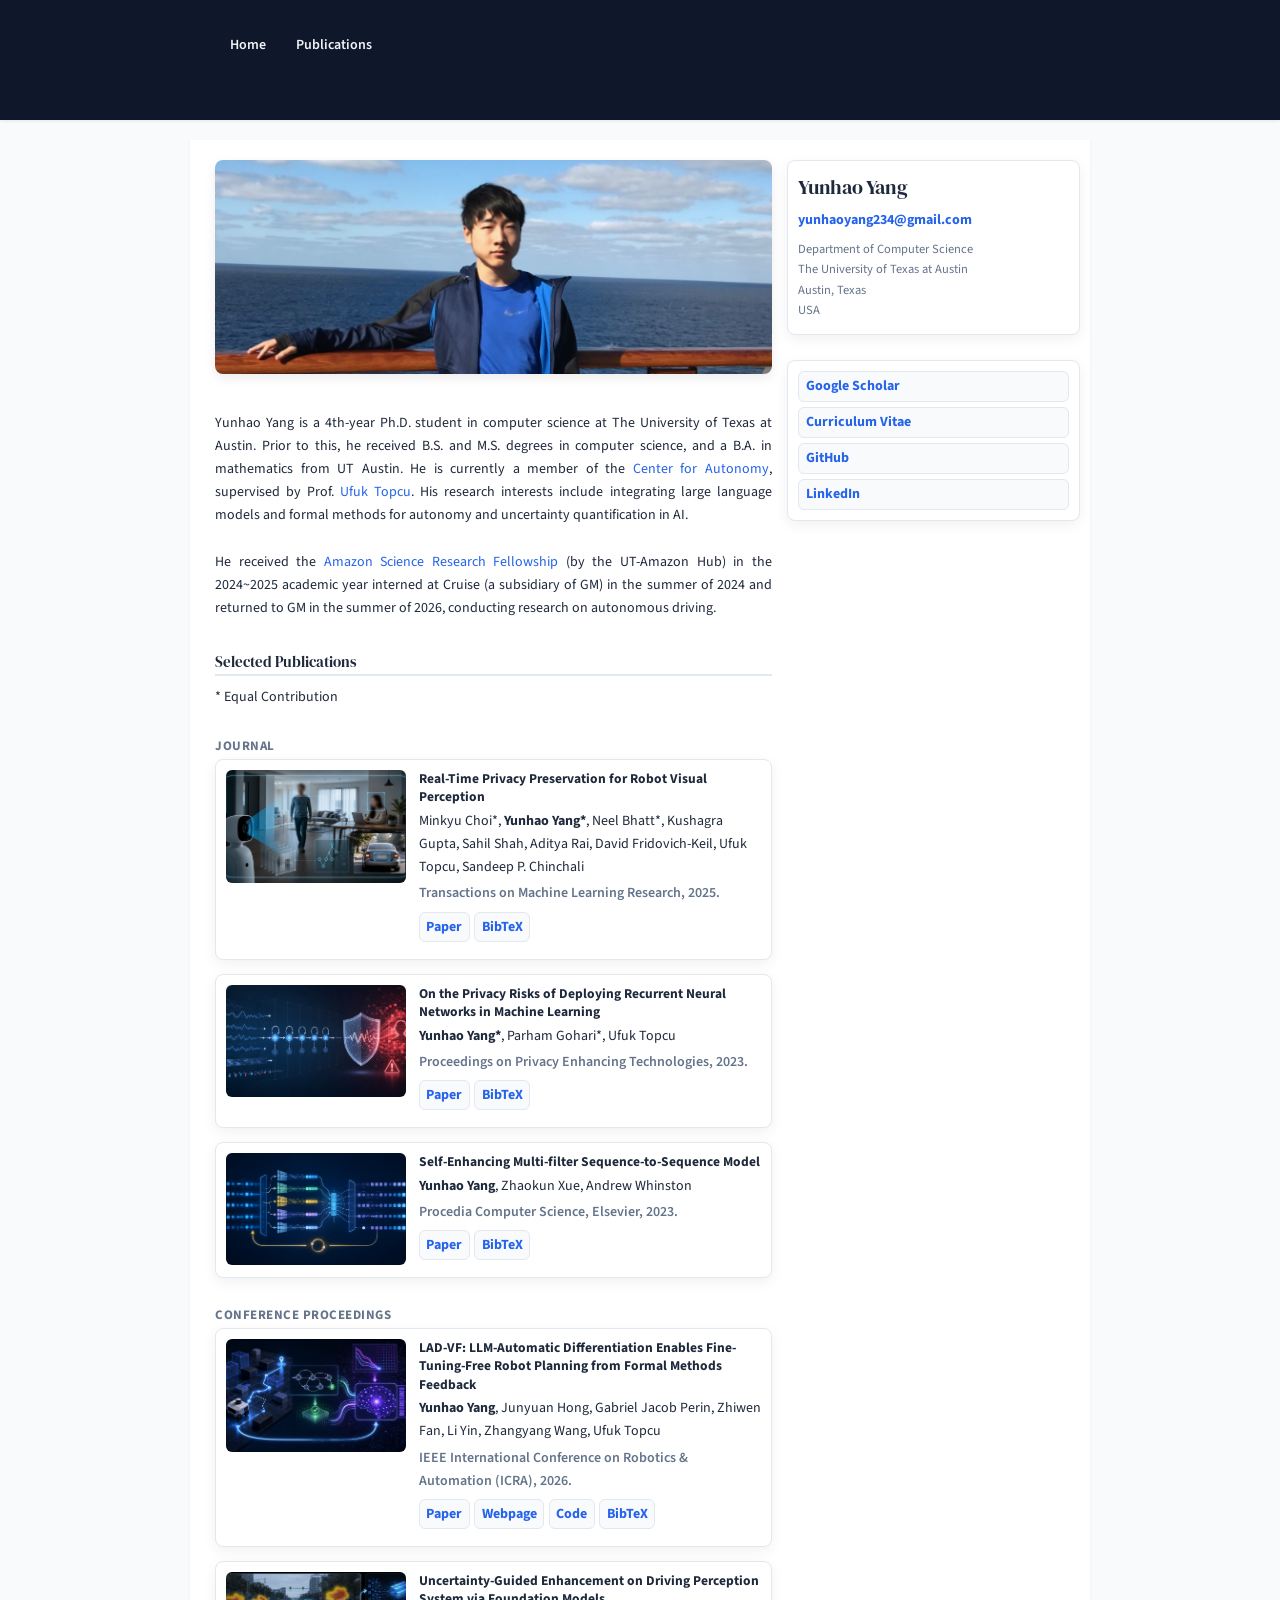
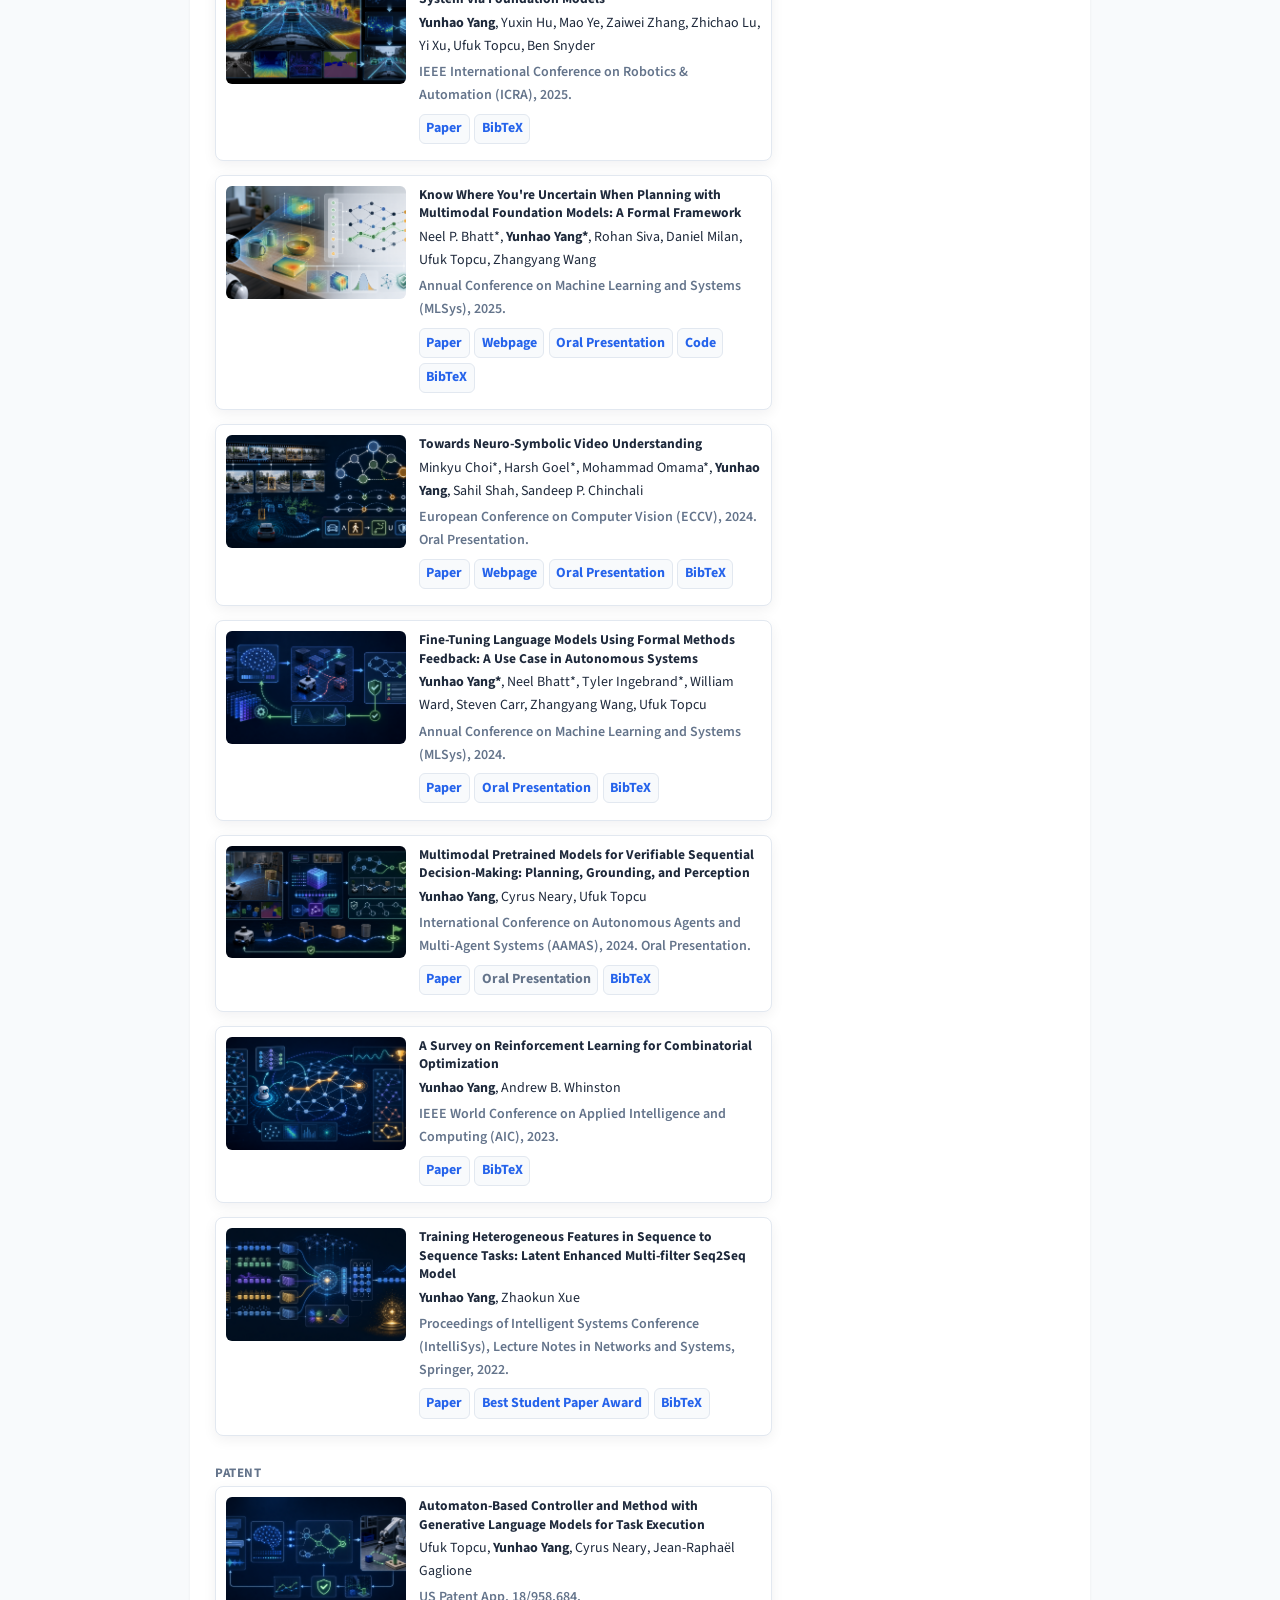
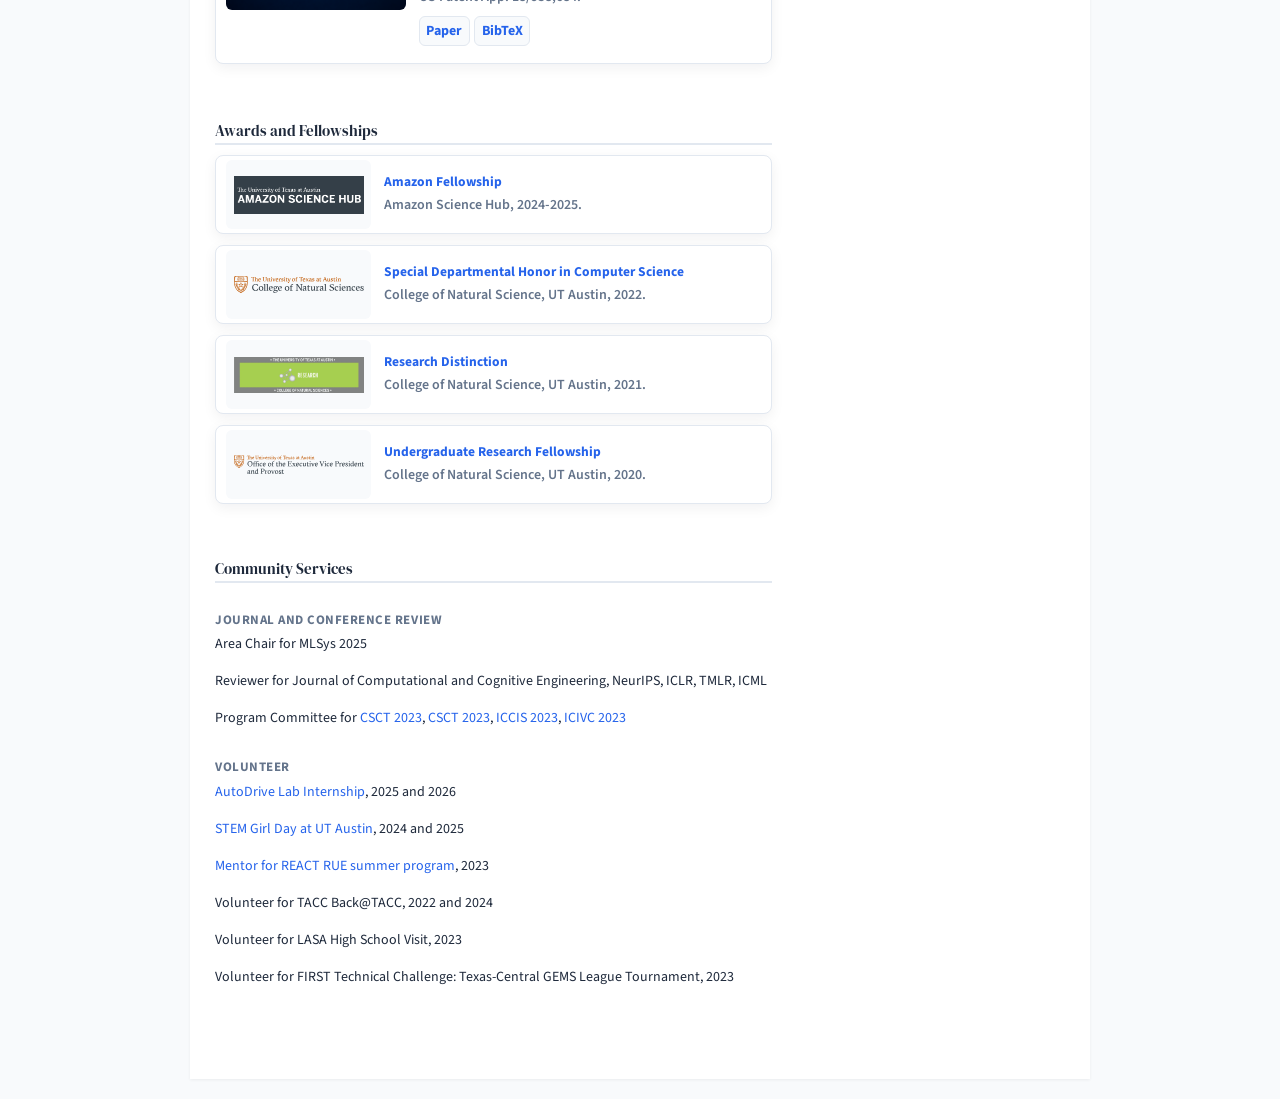
==== commit c345a7ff: "Style awards section" ====
--- a/index.html
+++ b/index.html
@@ -260,6 +260,48 @@
       font-size: 1.15rem;
       line-height: 1.45;
     }
+    .award-card {
+      display: flex;
+      gap: 1.25rem;
+      align-items: center;
+      padding: 4px 1rem;
+      margin-bottom: 1.1rem;
+      border: 1px solid var(--border);
+      border-radius: 8px;
+      background: #ffffff;
+      box-shadow: 0 4px 14px rgba(15, 23, 42, 0.06);
+    }
+    .award-logo {
+      flex: 0 0 145px;
+      min-height: 64px;
+      display: flex;
+      align-items: center;
+      justify-content: center;
+      padding: 2.5px 0.75rem;
+      border-radius: 6px;
+      background: var(--bg-subtle);
+    }
+    .award-logo img {
+      width: auto;
+      height: 64px;
+      max-width: 100%;
+      object-fit: contain;
+      display: block;
+    }
+    .award-content {
+      flex: 1;
+      min-width: 0;
+    }
+    .award-title {
+      font-weight: 700;
+      font-size: 1.35rem;
+      line-height: 1.35;
+      margin-bottom: 0.25rem;
+    }
+    .award-meta {
+      color: var(--text-muted);
+      font-weight: 600;
+    }
     @media (max-width: 767px) {
       .pub-card {
         flex-direction: column;
@@ -267,6 +309,12 @@
       .pub-thumb {
         width: 100%;
         flex-basis: auto;
+      }
+      .award-card {
+        align-items: flex-start;
+      }
+      .award-logo {
+        flex: 0 0 115px;
       }
     }
     .col-md-8[style*="height: 100vh"] {
@@ -706,18 +754,42 @@
                 <br>
 
                 <h2 id="awards">Awards and Fellowships</h2>
-                <p>
-                    <b><a href="https://sciencehub.utexas.edu/phd-fellowship-recipients/" target="_blank">Amazon Fellow</a></b>. Amazon Science Hub, 2024-2025.
-                </p>
-                <p>
-                    <b>Special Departmental Honor in Computer Science</b>. College of Natural Science, UT Austin, 2022.
-                </p>
-                <p>
-                    <b><a href="https://cns.utexas.edu/info-undergraduate-students/events-recognition/cns-distinctions", target="_blank">Research Distinction</a></b>. College of Natural Science, UT Austin, 2021.
-                </p>
-                <p>
-                    <b><a href="https://undergradcollege.utexas.edu/academics/undergraduate-research/scholarships-awards/undergraduate-research-fellowship" target="_blank">Undergraduate Research Fellowship</a></b>. College of Natural Science, UT Austin, 2020.
-                </p>
+                <article class="award-card">
+                    <div class="award-logo">
+                        <img src="images/amazon.png" alt="Amazon logo">
+                    </div>
+                    <div class="award-content">
+                        <div class="award-title"><a href="https://sciencehub.utexas.edu/phd-fellowship-recipients/" target="_blank" rel="noopener noreferrer">Amazon Fellowship</a></div>
+                        <div class="award-meta">Amazon Science Hub, 2024-2025.</div>
+                    </div>
+                </article>
+                <article class="award-card">
+                    <div class="award-logo">
+                        <img src="images/cns-logo.svg" alt="College of Natural Sciences logo">
+                    </div>
+                    <div class="award-content">
+                        <div class="award-title"><a href="https://cns.utexas.edu/info-undergraduate-students/events-recognition/other-academic-honors" target="_blank" rel="noopener noreferrer">Special Departmental Honor in Computer Science</a></div>
+                        <div class="award-meta">College of Natural Science, UT Austin, 2022.</div>
+                    </div>
+                </article>
+                <article class="award-card">
+                    <div class="award-logo">
+                        <img src="images/research.jpg.webp" alt="Research Distinction logo">
+                    </div>
+                    <div class="award-content">
+                        <div class="award-title"><a href="https://cns.utexas.edu/info-undergraduate-students/events-recognition/cns-distinctions" target="_blank" rel="noopener noreferrer">Research Distinction</a></div>
+                        <div class="award-meta">College of Natural Science, UT Austin, 2021.</div>
+                    </div>
+                </article>
+                <article class="award-card">
+                    <div class="award-logo">
+                        <img src="images/undergrad-fellow.svg" alt="Undergraduate Research Fellowship logo">
+                    </div>
+                    <div class="award-content">
+                        <div class="award-title"><a href="https://undergradcollege.utexas.edu/academics/undergraduate-research/scholarships-awards/undergraduate-research-fellowship" target="_blank" rel="noopener noreferrer">Undergraduate Research Fellowship</a></div>
+                        <div class="award-meta">College of Natural Science, UT Austin, 2020.</div>
+                    </div>
+                </article>
 
                 <br>
 
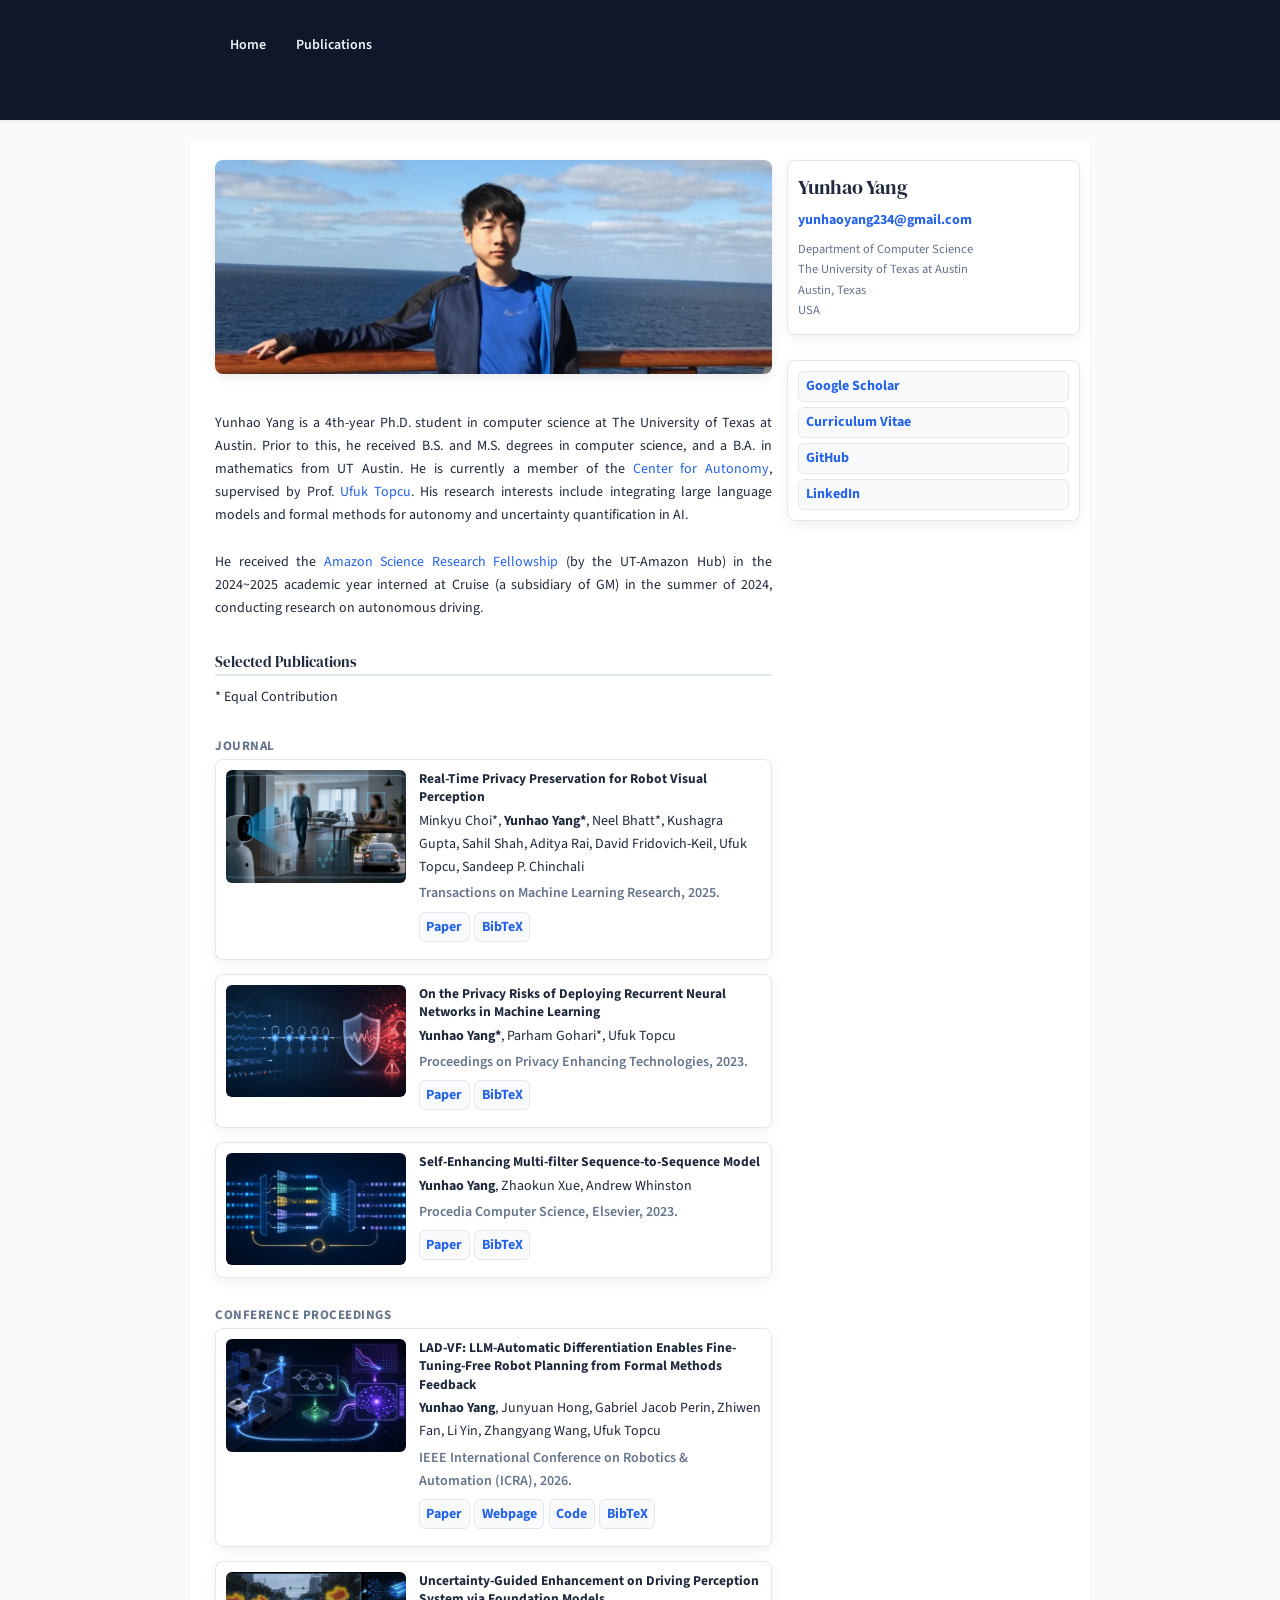
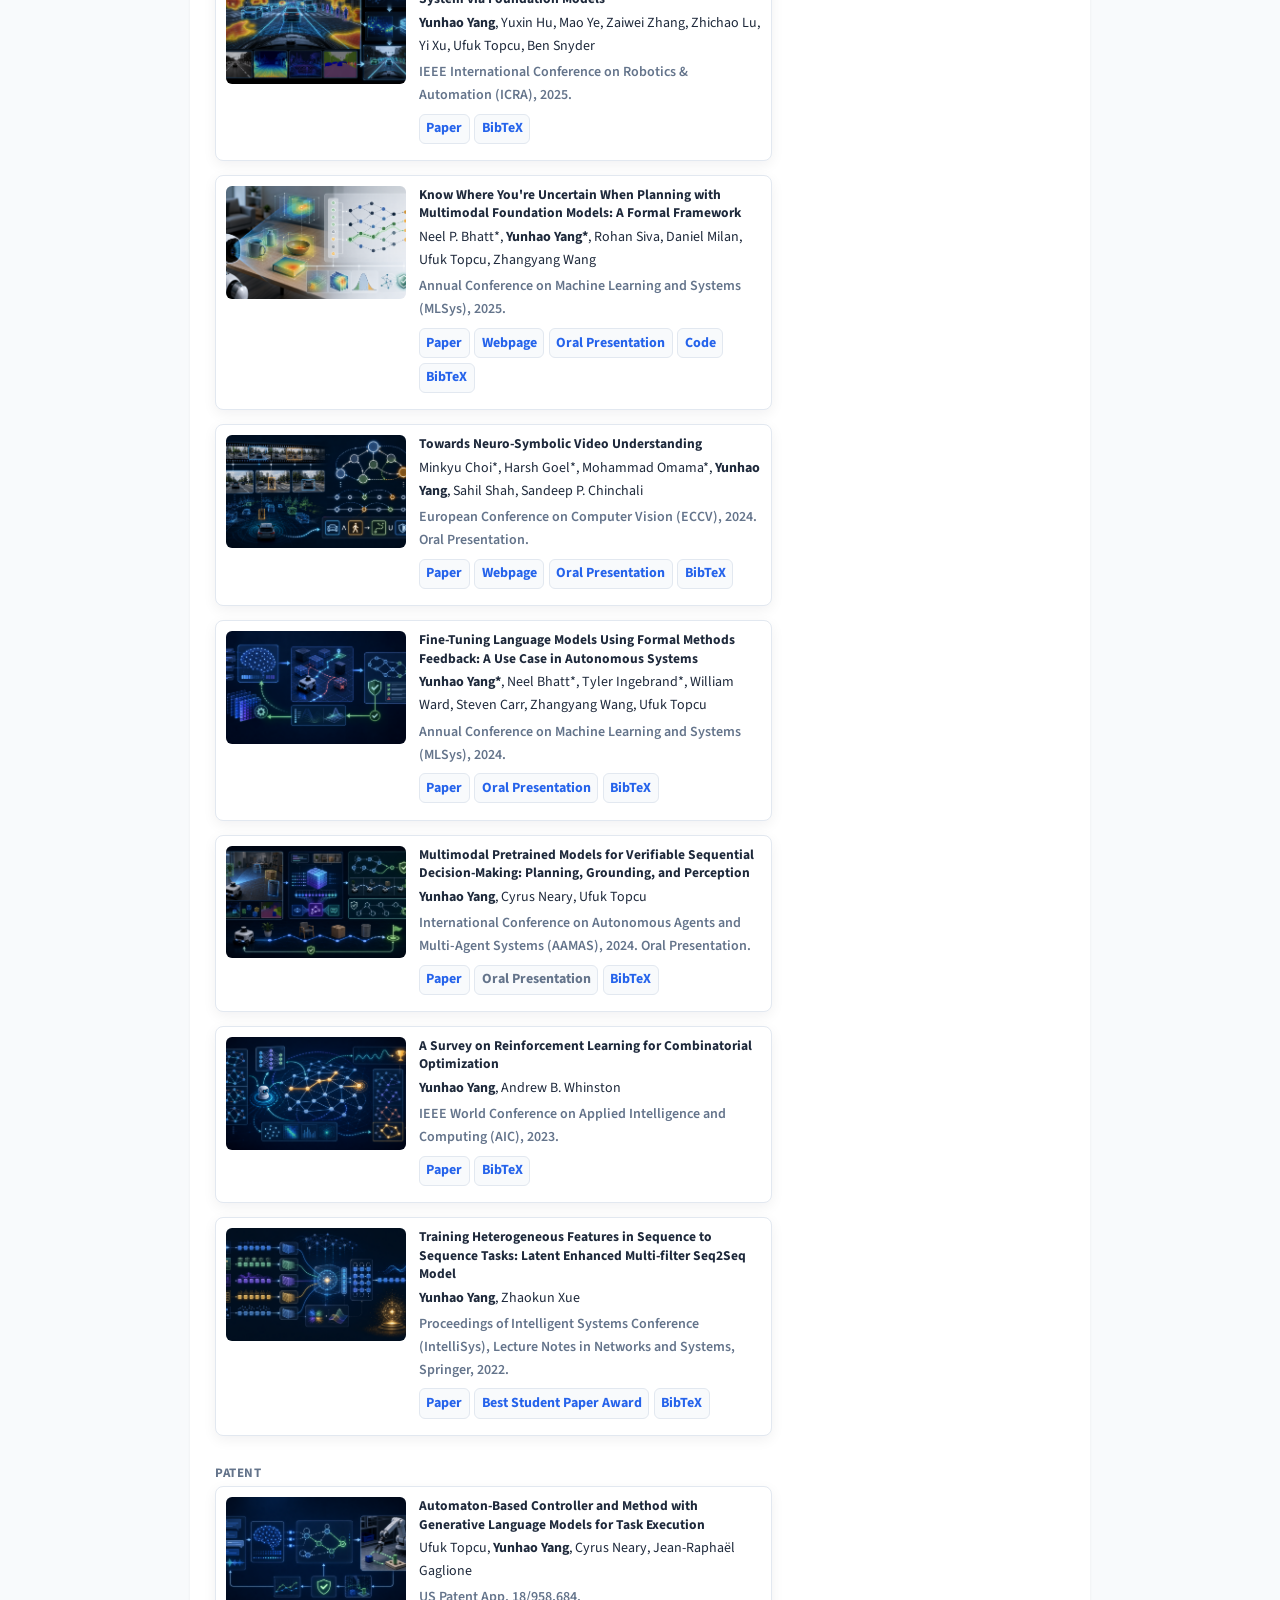
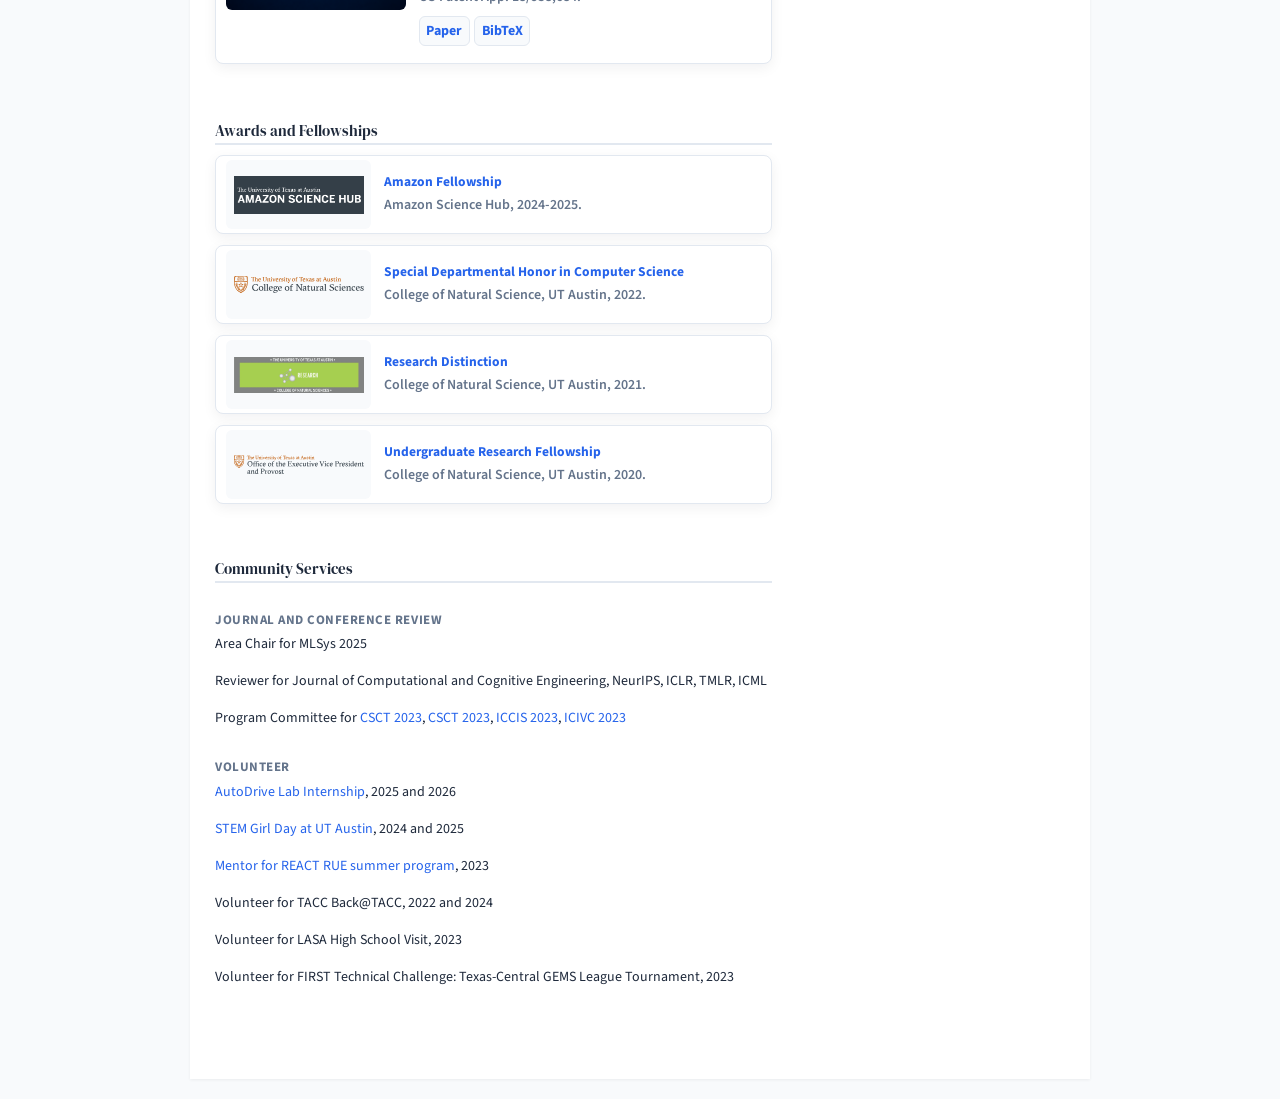
==== commit ae497eee: "upd" ====
--- a/index.html
+++ b/index.html
@@ -366,7 +366,7 @@
                         <br>
                         <br>
                         He received the <a href="https://sciencehub.utexas.edu/phd-fellowship-recipients/" target="_blank">Amazon Science Research Fellowship</a> (by the UT-Amazon Hub) in the 2024~2025 academic year 
-                        interned at Cruise (a subsidiary of GM) in the summer of 2024 and returned to GM in the summer of 2026, conducting research on autonomous driving.
+                        interned at Cruise (a subsidiary of GM) in the summer of 2024, conducting research on autonomous driving.
                     </p>
                 </div>
             </div> 
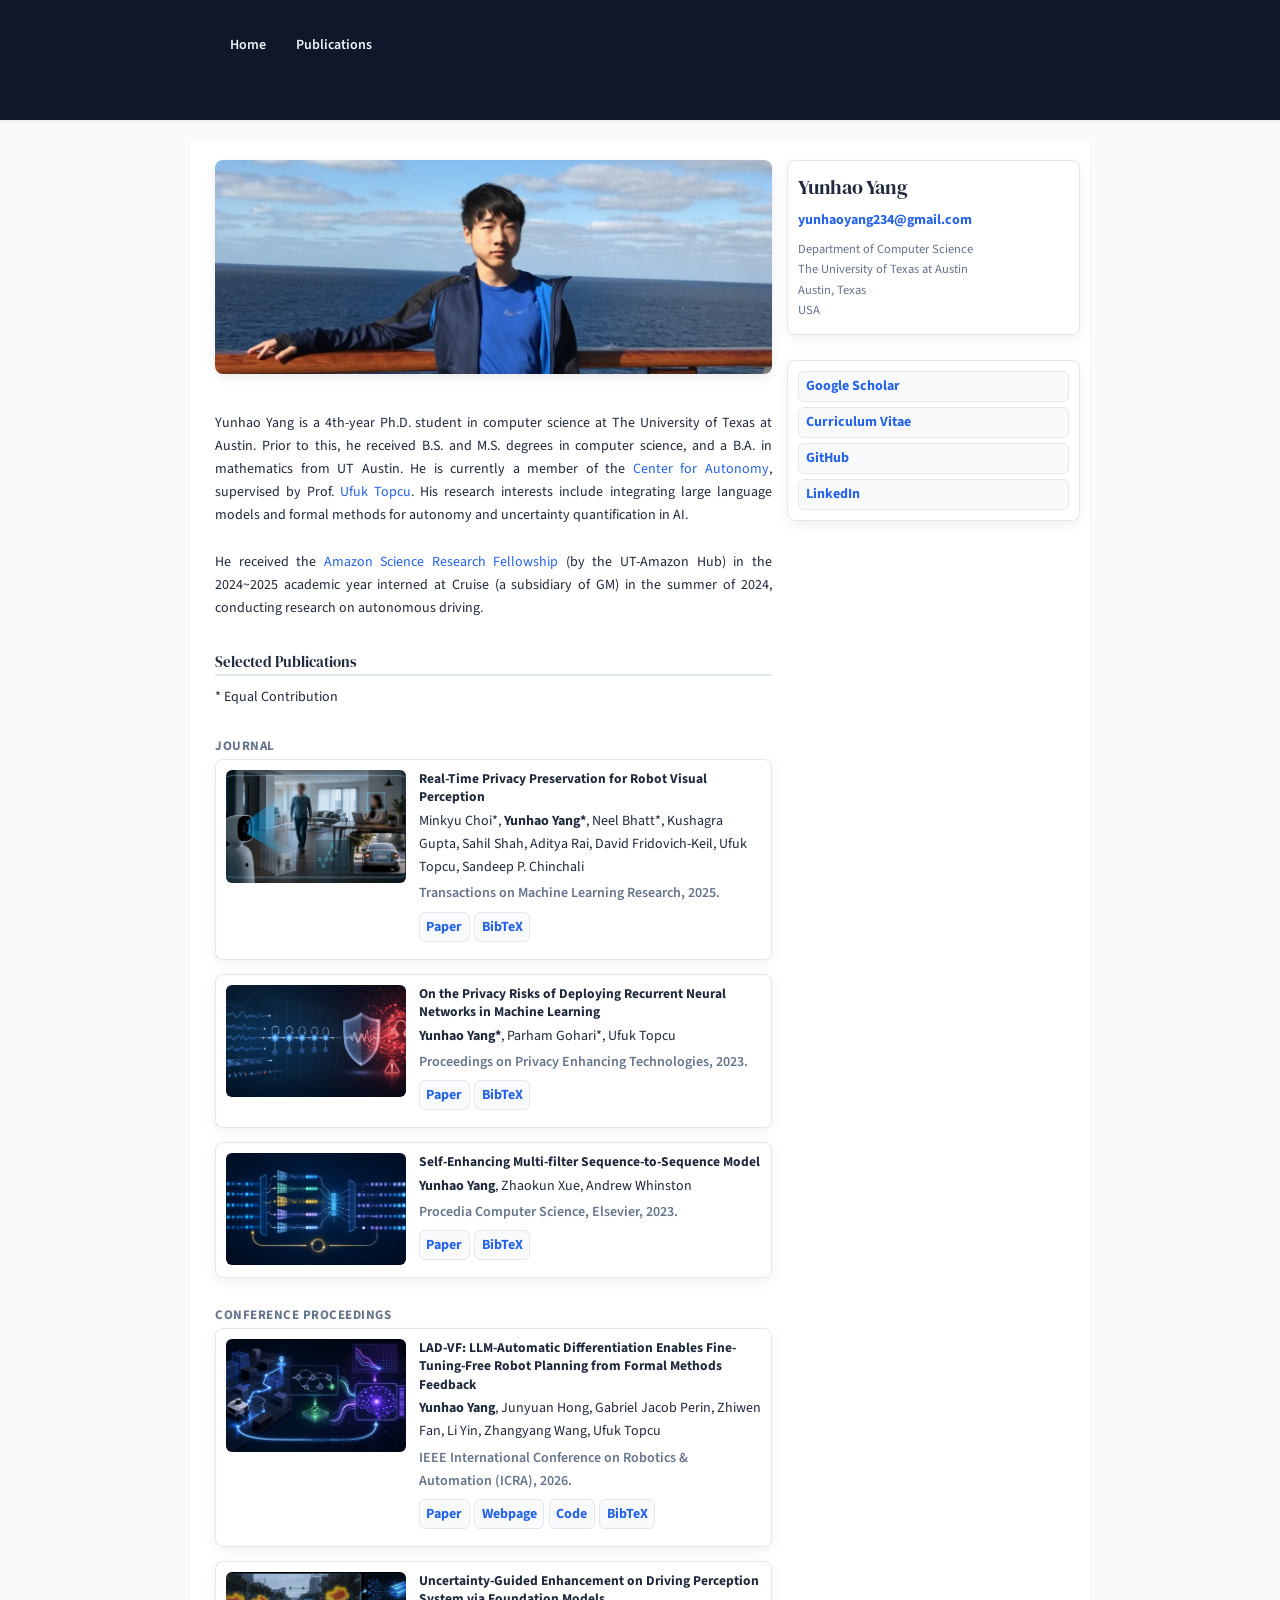
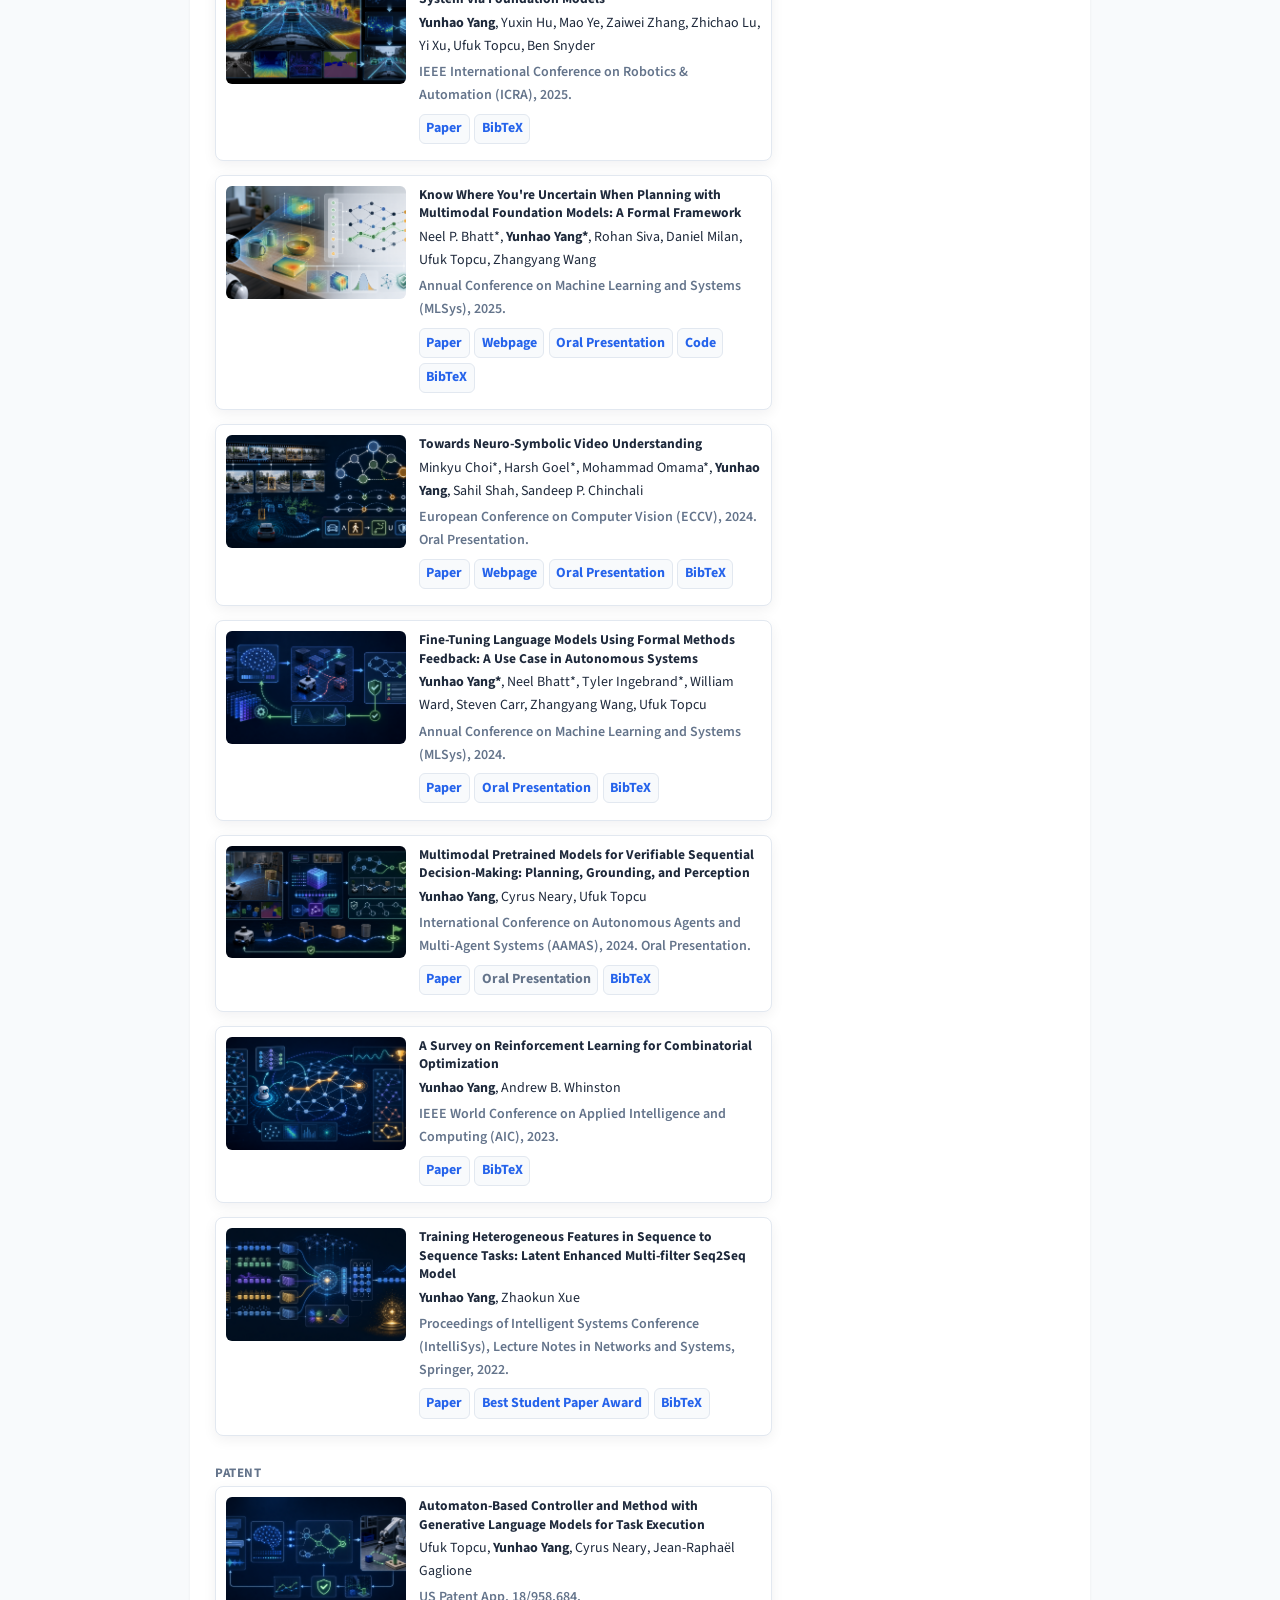
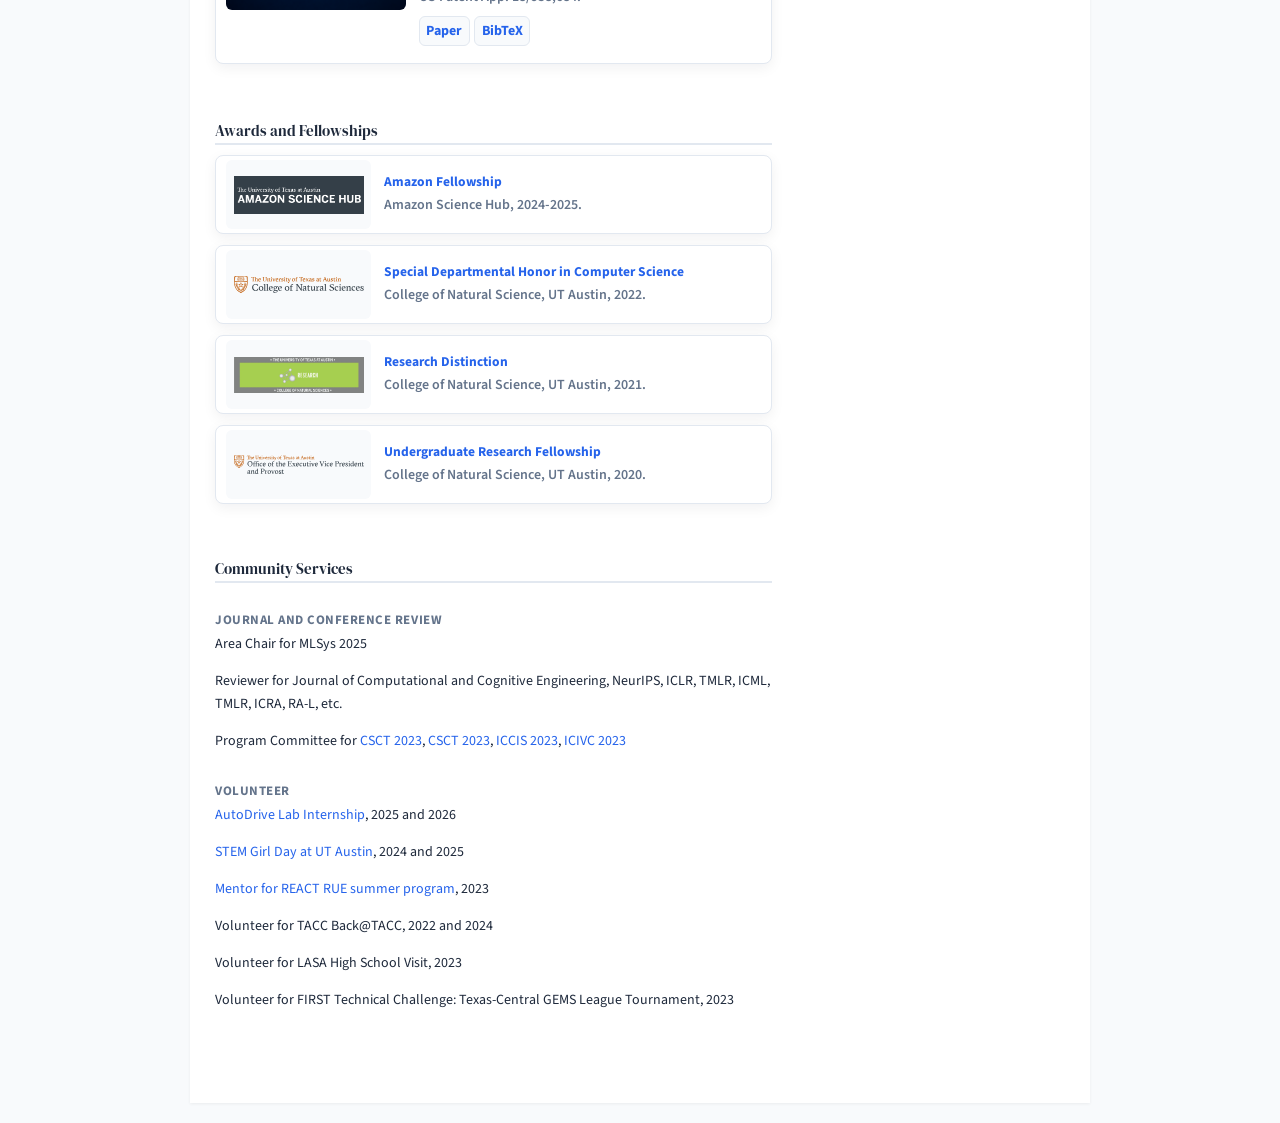
==== commit 60cef3c0: "fix link" ====
--- a/index.html
+++ b/index.html
@@ -786,7 +786,7 @@
                         <img src="images/undergrad-fellow.svg" alt="Undergraduate Research Fellowship logo">
                     </div>
                     <div class="award-content">
-                        <div class="award-title"><a href="https://undergradcollege.utexas.edu/academics/undergraduate-research/scholarships-awards/undergraduate-research-fellowship" target="_blank" rel="noopener noreferrer">Undergraduate Research Fellowship</a></div>
+                        <div class="award-title"><a href="https://senateofcollegecouncils.utexas.edu/undergraduate-research-scholarship" target="_blank" rel="noopener noreferrer">Undergraduate Research Fellowship</a></div>
                         <div class="award-meta">College of Natural Science, UT Austin, 2020.</div>
                     </div>
                 </article>
@@ -798,7 +798,7 @@
                     <h3>Journal and Conference Review</h3>
                 </header>
                 <p>Area Chair for MLSys 2025</p>
-                <p>Reviewer for Journal of Computational and Cognitive Engineering, NeurIPS, ICLR, TMLR, ICML</p>
+                <p>Reviewer for Journal of Computational and Cognitive Engineering, NeurIPS, ICLR, TMLR, ICML, TMLR, ICRA, RA-L, etc.</p>
                 <p>Program Committee for <a href="https://drive.google.com/file/d/1HNU3H3iJ7LRGSAuc7MX2scwFEOavLDG3/view" target="_blank">CSCT 2023</a>,
                 <a href="https://drive.google.com/file/d/1HNU3H3iJ7LRGSAuc7MX2scwFEOavLDG3/view" target="_blank">CSCT 2023</a>,
                 <a href="https://drive.google.com/file/d/1wEHe76nMONxgF-5Ve0fbuZxBB-_FoKU7/view" target="_blank">ICCIS 2023</a>,
